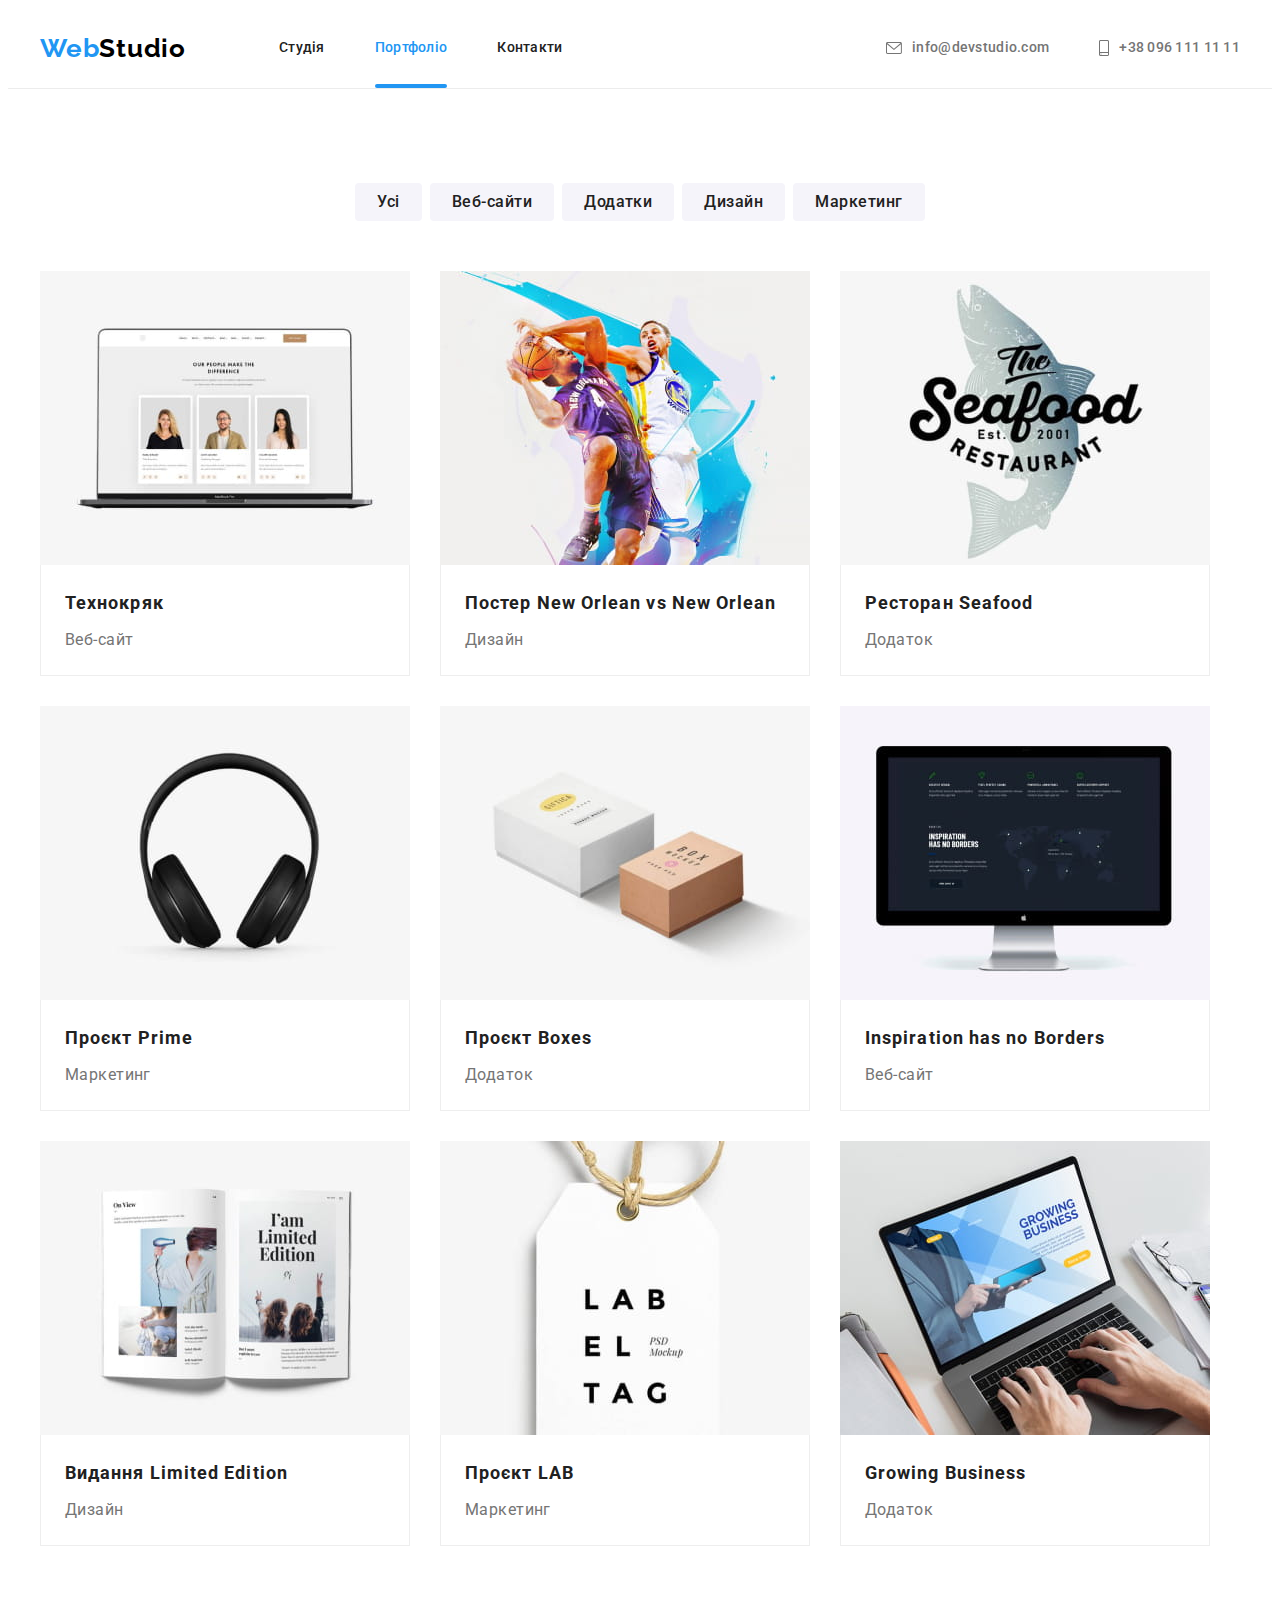
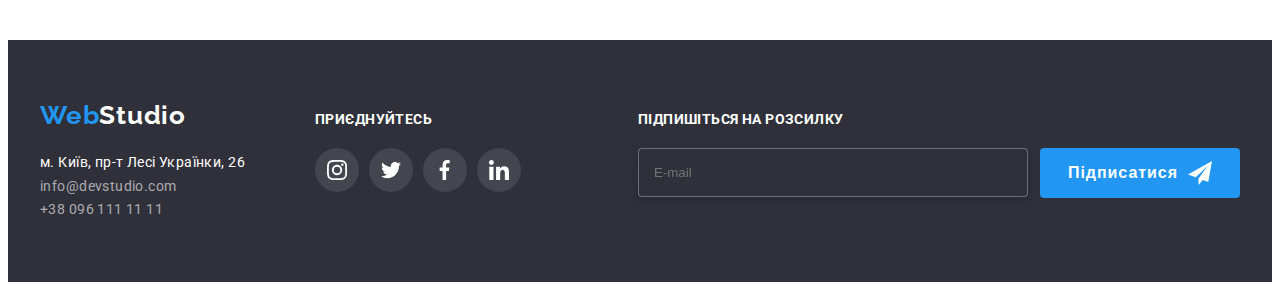
==== portfolio.html @ f38e6833 "добавляет наименования согласно БЭМ" ====
<!DOCTYPE html>
<html lang="en">
  <head>
    <meta charset="UTF-8" />
    <meta http-equiv="X-UA-Compatible" content="IE=edge" />
    <meta name="viewport" content="width=device-width, initial-scale=1.0" />
    <title>Портфоліо</title>
    <link
      rel="stylesheet"
      href="https://cdnjs.cloudflare.com/ajax/libs/modern-normalize/1.1.0/modern-normalize.min.css"
      integrity="sha512-wpPYUAdjBVSE4KJnH1VR1HeZfpl1ub8YT/NKx4PuQ5NmX2tKuGu6U/JRp5y+Y8XG2tV+wKQpNHVUX03MfMFn9Q=="
      crossorigin="anonymous"
      referrerpolicy="no-referrer"
    />
    <link rel="preconnect" href="https://fonts.googleapis.com" />
    <link rel="preconnect" href="https://fonts.gstatic.com" crossorigin />
    <link
      href="https://fonts.googleapis.com/css2?family=Raleway:wght@700&family=Roboto:wght@400;500;700;900&display=swap"
      rel="stylesheet"
    />
    <link rel="stylesheet" href="./css/styles.css" />
  </head>
  <body>
    <header class="header">
      <div class="container header__block">
        <nav class="header__navigation">
          <a href="./index.html" class="logo">Web<span class="logo__text">Studio</span></a>
          <ul class="header__list list">
            <li class="header__item">
              <a href="./index.html" class="header__link">Студія</a>
            </li>
            <li class="header__item">
              <a href="./portfolio.html" class="header__link current">Портфоліо</a>
            </li>
            <li class="header__item">
              <a href="" class="header__link">Контакти</a>
            </li>
          </ul>
        </nav>
        <ul class="contact__list list">
          <li class="contact__item">
            <a href="mailto:info@devstudio.com" class="contact__link">
              <svg class="contact__icon" width="16" height="12">
                <use href="./images/symbol-defs.svg#icon-mail"></use>
              </svg>
              info@devstudio.com</a
            >
          </li>
          <li class="contact__item">
            <a href="tel:+380961111111" class="contact__link">
              <svg class="contact__icon" width="10" height="16">
                <use href="./images/symbol-defs.svg#icon-smartphone"></use>
              </svg>

              +38 096 111 11 11</a
            >
          </li>
        </ul>
      </div>
    </header>
    <main>
      <section class="section portfolio">
        <div class="container">
          <h1 class="visually-hidden">Портфоліо</h1>
          <ul class="portfolio__filter-list">
            <li class="portfolio__filter-item">
              <button type="button" class="portfolio__button button">Усі</button>
            </li>
            <li class="portfolio__filter-item">
              <button type="button" class="portfolio__button button">Веб-сайти</button>
            </li>
            <li class="portfolio__filter-item">
              <button type="button" class="portfolio__button button">Додатки</button>
            </li>
            <li class="portfolio__filter-item">
              <button type="button" class="portfolio__button button">Дизайн</button>
            </li>
            <li class="portfolio__filter-item">
              <button type="button" class="portfolio__button button">Маркетинг</button>
            </li>
          </ul>
          <ul class="product__list">
            <li class="product__item">
              <a href="" class="product__link">
                <div class="product__img-block">
                  <img
                    src="./images/portfolio/tehnocrack.jpg"
                    class="product__image"
                    alt="Веб-сайт компанії Технокряк"
                    width="370"
                  />
                  <div class="product__overlay">
                    <p class="product__overlay-text">
                      Ресурс пропонує комплексні пропозиції з різним рівнем функціоналу та сервісів.
                      Все це дозволить відвідувачу отримати вичерпні відомості про компанію чи
                      приватну особу.
                    </p>
                  </div>
                </div>
                <div class="product__discr">
                  <h2 class="product__title">Технокряк</h2>
                  <p class="product__text">Веб-сайт</p>
                </div>
              </a>
            </li>
            <li class="product__item">
              <a href="" class="product__link">
                <div class="product__img-block">
                  <img
                    src="./images/portfolio/no_vs_gs_poster.jpg"
                    class="product__image"
                    alt="Постер баскетбольного матчу"
                    width="370"
                  />
                  <div class="product__overlay">
                    <p class="product__overlay-text">
                      Ресурс пропонує комплексні пропозиції з різним рівнем функціоналу та сервісів.
                      Все це дозволить відвідувачу отримати вичерпні відомості про компанію чи
                      приватну особу.
                    </p>
                  </div>
                </div>
                <div class="product__discr">
                  <h2 class="product__title">
                    Постер <span lang="en">New Orlean</span> vs <span lang="en">New Orlean</span>
                  </h2>
                  <p class="product__text">Дизайн</p>
                </div>
              </a>
            </li>
            <li class="product__item">
              <a href="" class="product__link">
                <div class="product__img-block">
                  <img
                    src="./images/portfolio/seafood_poster.jpg"
                    class="product__image"
                    alt="Бренд-лого ресторану Seafood"
                    width="370"
                  />
                  <div class="product__overlay">
                    <p class="product__overlay-text">
                      Ресурс пропонує комплексні пропозиції з різним рівнем функціоналу та сервісів.
                      Все це дозволить відвідувачу отримати вичерпні відомості про компанію чи
                      приватну особу.
                    </p>
                  </div>
                </div>
                <div class="product__discr">
                  <h2 class="product__title">Ресторан <span lang="en">Seafood</span></h2>
                  <p class="product__text">Додаток</p>
                </div>
              </a>
            </li>
            <li class="product__item">
              <a href="" class="product__link">
                <div class="product__img-block">
                  <img
                    src="./images/portfolio/headphones.jpg"
                    class="product__image"
                    alt="Навушники"
                    width="370"
                  />
                  <div class="product__overlay">
                    <p class="product__overlay-text">
                      Ресурс пропонує комплексні пропозиції з різним рівнем функціоналу та сервісів.
                      Все це дозволить відвідувачу отримати вичерпні відомості про компанію чи
                      приватну особу.
                    </p>
                  </div>
                </div>
                <div class="product__discr">
                  <h2 class="product__title">Проєкт Prime</h2>
                  <p class="product__text">Маркетинг</p>
                </div>
              </a>
            </li>
            <li class="product__item">
              <a href="" class="product__link">
                <div class="product__img-block">
                  <img
                    src="./images/portfolio/boxes.jpg"
                    class="product__image"
                    alt="Дві коробки"
                    width="370"
                  />
                  <div class="product__overlay">
                    <p class="product__overlay-text">
                      Ресурс пропонує комплексні пропозиції з різним рівнем функціоналу та сервісів.
                      Все це дозволить відвідувачу отримати вичерпні відомості про компанію чи
                      приватну особу.
                    </p>
                  </div>
                </div>
                <div class="product__discr">
                  <h2 class="product__title">Проєкт Boxes</h2>
                  <p class="product__text">Додаток</p>
                </div>
              </a>
            </li>
            <li class="product__item">
              <a href="" class="product__link">
                <div class="product__img-block">
                  <img
                    src="./images/portfolio/inspiration.jpg"
                    class="product__image"
                    alt="Монітор з відображенням сайту "
                    width="370"
                  />
                  <div class="product__overlay">
                    <p class="product__overlay-text">
                      Ресурс пропонує комплексні пропозиції з різним рівнем функціоналу та сервісів.
                      Все це дозволить відвідувачу отримати вичерпні відомості про компанію чи
                      приватну особу.
                    </p>
                  </div>
                </div>
                <div class="product__discr">
                  <h2 class="product__title">Inspiration has no Borders</h2>
                  <p class="product__text">Веб-сайт</p>
                </div>
              </a>
            </li>
            <li class="product__item">
              <a href="" class="product__link">
                <div class="product__img-block">
                  <img
                    src="./images/portfolio/limited_edition.jpg"
                    class="product__image"
                    alt="Розворот журналу"
                    width="370"
                  />
                  <div class="product__overlay">
                    <p class="product__overlay-text">
                      Ресурс пропонує комплексні пропозиції з різним рівнем функціоналу та сервісів.
                      Все це дозволить відвідувачу отримати вичерпні відомості про компанію чи
                      приватну особу.
                    </p>
                  </div>
                </div>
                <div class="product__discr">
                  <h2 class="product__title">Видання Limited Edition</h2>
                  <p class="product__text">Дизайн</p>
                </div>
              </a>
            </li>
            <li class="product__item">
              <a href="" class="product__link">
                <div class="product__img-block">
                  <img
                    src="./images/portfolio/lab_label.jpg"
                    class="product__image"
                    alt="Бірка"
                    width="370"
                  />
                  <div class="product__overlay">
                    <p class="product__overlay-text">
                      Ресурс пропонує комплексні пропозиції з різним рівнем функціоналу та сервісів.
                      Все це дозволить відвідувачу отримати вичерпні відомості про компанію чи
                      приватну особу.
                    </p>
                  </div>
                </div>
                <div class="product__discr">
                  <h2 class="product__title">Проєкт LAB</h2>
                  <p class="product__text">Маркетинг</p>
                </div>
              </a>
            </li>
            <li class="product__item">
              <a href="" class="product__link">
                <div class="product__img-block">
                  <img
                    src="./images/portfolio/geowing_business.jpg"
                    class="product__image"
                    alt="Ноутбук з відображенням свйту Growing Business"
                    width="370"
                  />
                  <div class="product__overlay">
                    <p class="product__overlay-text">
                      Ресурс пропонує комплексні пропозиції з різним рівнем функціоналу та сервісів.
                      Все це дозволить відвідувачу отримати вичерпні відомості про компанію чи
                      приватну особу.
                    </p>
                  </div>
                </div>
                <div class="product__discr">
                  <h2 class="product__title">Growing Business</h2>
                  <p class="product__text">Додаток</p>
                </div>
              </a>
            </li>
          </ul>
        </div>
      </section>
    </main>
    <footer class="footer">
      <div class="container footer-thumb">
        <div class="adress-thumb">
          <a href="./index.html" class="logo">Web<span class="logo__text">Studio</span></a>
          <address class="adress-thumb__adress">
            <ul class="adress-thumb__list list">
              <li class="adress-thumb__item">
                <a
                  href="https://goo.gl/maps/KbacDpf7Sf644kYd8"
                  class="adress-thumb__map"
                  target="_blank"
                  rel="noreferrer noopener"
                  >м. Київ, пр-т Лесі Українки, 26</a
                >
              </li>
              <li class="adress-thumb__item">
                <a href="mailto:info@devstudio.com" class="adress-thumb__mail"
                  >info@devstudio.com</a
                >
              </li>
              <li class="adress-thumb__item">
                <a href="tel:+380961111111" class="adress-thumb__tel">+38 096 111 11 11</a>
              </li>
            </ul>
          </address>
        </div>
        <div class="join-thumb">
          <h2 class="join-thumb__tittle">приєднуйтесь</h2>
          <ul class="join-thumb__list list">
            <li class="join-thumb__item">
              <a href="" class="join-thumb__link">
                <svg class="join-thumb__icon" width="20" height="20">
                  <use href="./images/symbol-defs.svg#icon-instagram"></use>
                </svg>
              </a>
            </li>
            <li class="join-thumb__item">
              <a href="" class="join-thumb__link">
                <svg class="join-thumb__icon" width="20" height="20">
                  <use href="./images/symbol-defs.svg#icon-twitter"></use>
                </svg>
              </a>
            </li>
            <li class="join-thumb__item">
              <a href="" class="join-thumb__link">
                <svg class="join-thumb__icon" width="20" height="20">
                  <use href="./images/symbol-defs.svg#icon-facebook"></use>
                </svg>
              </a>
            </li>
            <li class="join-thumb__item">
              <a href="" class="join-thumb__link">
                <svg class="join-thumb__icon" width="20" height="20">
                  <use href="./images/symbol-defs.svg#icon-linkedin"></use>
                </svg>
              </a>
            </li>
          </ul>
        </div>
        <div class="mail-thumb">
          <h2 class="mail-thumb__tittle">Підпишіться на розсилку</h2>
          <form class="subscribe-form" autocomplete="off">
            <label class="subscribe-form__field">
              <input
                type="email"
                name="email"
                class="subscribe-form__input"
                placeholder="E-mail"
                required
              />
            </label>
            <button type="submit" class="subscribe-form__button">
              Підписатися
              <svg class="subscribe-form__img">
                <use href="./images/icons.svg#icon-send" width="24" height="24"></use>
              </svg>
            </button>
          </form>
        </div>
      </div>
    </footer>
  </body>
</html>
---- css/styles.css ----
:root {
  --primary-text-color: #757575; /* цвет вторичного текста */
  --title-text-color: #212121; /* вторичнй цвет бренда  (и текста) */
  --accent-color: #2196f3; /* основной цвет бренда */
  --black-color: #000000; /* Черный цвет на сайте */
  --bgd-color: #2f303a; /* цвет фона */
  --white-color: #ffffff; /* белый цвет на сайте */
  --transparent-white-color: rgba(255, 255, 255, 0.6); /* цвет текста в футере (с прозрачностью */
  --team-bgd-color: #f5f4fa; /* цвет фона на секциях */
  --border-color-cards: #eeeeee; /* Цвет рамок карточек*/
  --border-color-main: #ececec; /* цвет основных рамок */
  --active-button-background: #188ce8; /* цвет активности главной кнопки */
  --primary-icon-color: #afb1b8; /* Цвет контуров иконок */

  --transition-timing: 250ms;
  --cubic: cubic-bezier(0.4, 0, 0.2, 1);
}

h1,
h2,
h3,
h4,
h5,
h6,
p {
  margin: 0;
}

ul {
  margin: 0;
  padding: 0;
}

img {
  max-width: 100%;
  height: auto;
  display: block;
}

.container {
  width: 1200px;
  margin-left: auto;
  margin-right: auto;
  padding-left: 15px;
  padding-right: 15px;
  /*   outline: 2px solid tomato; */
}

.section {
  padding-top: 94px;
  padding-bottom: 94px;
}

.list {
  list-style-type: none;
}

body {
  background-color: var(--white-color);
  color: var(--primary-text-color);
  font-family: Roboto, sans-serif;
  font-size: 14px;
  letter-spacing: 0.03em;
}
a {
  text-decoration: none;
}

.button {
  font-family: Roboto, sans-serif;
  cursor: pointer;
}
.hero__button {
  background-color: var(--accent-color);
  color: var(--white-color);
  font-weight: 700;
  font-size: 16px;
  line-height: 1.87;
  letter-spacing: 0.06em;

  display: block;
  margin-left: auto;
  margin-right: auto;
  min-width: 216px;
  padding: 10px 32px;
  max-height: 50px;
  border: none;
  border-radius: 4px;
}
.portfolio__button {
  background-color: var(--team-bgd-color);
  color: var(--title-text-color);
  font-weight: 500;
  font-size: 16px;
  line-height: 1.62;
  letter-spacing: 0.03em;

  padding: 6px 22px;
  max-height: 38px;
  border: transparent;
  border-radius: 4px;
}

.visually-hidden {
  position: absolute;
  width: 1px;
  height: 1px;
  margin: -1px;
  border: 0;
  padding: 0;
  white-space: nowrap;
  clip-path: inset(100%);
  clip: rect(0 0 0 0);
  overflow: hidden;
}

.header__link,
.header__link,
.adress-thumb__mail,
.adress-thumb__tel,
.adress-thumb__map,
.contact__link {
  transition: color var(--transition-timing) var(--cubic);
}

.hero__button {
  transition: background-color var(--transition-timing) var(--cubic);
}

.team-social__link,
.join-thumb__link {
  transition: color var(--transition-timing) var(--cubic),
    background-color var(--transition-timing) var(--cubic);
}

.clients__link {
  transition: color var(--transition-timing) var(--cubic),
    border-color var(--transition-timing) var(--cubic);
}

.portfolio__button {
  transition: color var(--transition-timing) var(--cubic),
    background-color var(--transition-timing) var(--cubic),
    box-shadow var(--transition-timing) var(--cubic);
}

.product__link {
  transition: box-shadow var(--transition-timing) var(--cubic);
}

/* ----------------------HEADER----------------------- */

.header {
  border-bottom: 1px solid #ececec;
}
.header__block {
  display: flex;
}
.header__navigation {
  display: flex;
  align-items: center;
}

.logo {
  display: block;
  font-family: Raleway, normal;
  color: var(--accent-color);
  text-decoration: none;
  font-weight: 700;
  font-size: 26px;
  line-height: 1.19;
  letter-spacing: 0.03em;
}

.logo__text {
  color: var(--black-color);
}
.header__list {
  display: flex;
  align-items: center;
  margin-left: 93px;
}

.header__item:not(:last-child) {
  margin-right: 50px;
}

.header__link {
  color: var(--title-text-color);
  text-decoration: none;
  font-weight: 500;
  font-size: 14px;
  line-height: 1.14;
  letter-spacing: 0.02em;
  padding-top: 32px;
  padding-bottom: 32px;
  display: block;
  position: relative;
}
.current {
  color: var(--accent-color);
}

.current::after {
  position: absolute;
  content: '';
  display: block;

  left: 0;
  bottom: 0px;

  width: 100%;
  height: 4px;
  border-radius: 2px;
  background-color: var(--accent-color);
}

.contact__list {
  display: flex;
  align-items: center;
  margin-left: auto;
}

.contact__link {
  text-decoration: none;
  color: var(--primary-text-color);
  font-weight: 500;
  font-size: 14px;
  line-height: 1.14;
  letter-spacing: 0.02em;
  padding-top: 32px;
  padding-bottom: 32px;
  display: flex;
  align-items: center;
}

.contact__icon {
  margin-right: 10px;
  fill: currentColor;
}

.contact__item:not(:last-child) {
  margin-right: 50px;
}

.header__link:hover,
.header__link:focus,
.contact__link:hover,
.contact__link:focus {
  color: var(--accent-color);
}

.contact__icon:hover,
.contact__icon:focus {
  fill: var(--accent-color);
}

/* --------------------HERO------------------------ */
.hero {
  background-color: var(--bgd-color);
  text-align: center;
  padding: 200px 0px;

  max-width: 1600px;
  height: 600px;

  background-image: linear-gradient(rgba(47, 48, 58, 0.4), rgba(47, 48, 58, 0.4)),
    url(../images/hero-bg.jpg);
  background-repeat: no-repeat;
  background-position: center;
  background-size: cover;

  margin: 0 auto;
}

.hero__title {
  font-weight: 900;
  font-size: 44px;
  line-height: 60px;
  letter-spacing: 0.06em;
  color: var(--white-color);
  text-transform: uppercase;
  max-width: 696px;
  margin: 0 auto;
  margin-bottom: 30px;
}

.hero__button:hover,
.hero__button:focus {
  background-color: var(--active-button-background);
}

/* ---------------------FEATURES----------------------- */

.feature__list {
  display: flex;
  flex-wrap: wrap;
}

.feature__item {
  flex-basis: calc(100% / 4 - 30px);
  min-width: 270px;
}
.feature__item:not(:last-child) {
  margin-right: 30px;
}

.feature__image {
  display: flex;
  align-items: center;
  justify-content: center;
  width: 270px;
  height: 120px;
  margin-bottom: 30px;
  background-color: var(--team-bgd-color);
}

.feature__title {
  color: var(--title-text-color);
  font-weight: 700;
  font-size: 14px;
  line-height: 1.14;
  text-transform: uppercase;
  margin-bottom: 10px;
}

.feature__text {
  line-height: 1.71;
}

/* ----------------------OUR WORK---------------------------- */
.work {
  padding-bottom: 94px;
  padding-top: 0px;
}

.work__title {
  color: var(--title-text-color);
  font-weight: 700;
  font-size: 36px;
  line-height: 1.16;
  letter-spacing: 0.03em;
  text-align: center;
  margin-bottom: 50px;
}

.work__list {
  display: flex;
  flex-wrap: wrap;
}

.work__list > .work__item {
  flex-basis: calc(100% / 3 -30px);
}

.work__list > .work__item:not(:last-child) {
  margin-right: 30px;
}

.work__img {
  position: relative;
}

.work__inform {
  position: absolute;
  display: flex;
  align-items: center;
  justify-content: center;

  bottom: 0;
  left: 0;
  height: 70px;
  width: 100%;

  background-color: rgba(47, 48, 58, 0.8);
  color: var(--white-color);
  font-weight: 700;
  font-size: 14px;
  line-height: 1.14;
  letter-spacing: 0.03em;
  text-transform: uppercase;
}

/* -----------------------------OUR TEAM---------------------------------- */

.team {
  background-color: var(--team-bgd-color);
  padding: 90px 0px;
}

.team__title {
  color: var(--title-text-color);
  font-weight: 700;
  font-size: 36px;
  line-height: 1.16;
  margin-bottom: 50px;
  text-align: center;
}

.team__list {
  display: flex;
  flex-wrap: wrap;
}
.card {
  background: var(--white-color);
  box-shadow: 0px 1px 3px rgba(0, 0, 0, 0.12), 0px 1px 1px rgba(0, 0, 0, 0.14),
    0px 2px 1px rgba(0, 0, 0, 0.2);
  border-radius: 0px 0px 4px 4px;
}

.team__list > .team__item {
  flex-basis: calc(100% / 4-30px);
}

.team__list > .team__item:not(:last-child) {
  margin-right: 30px;
}

.team__discr {
  padding-top: 30px;
  padding-bottom: 30px;
}
.team__name {
  color: var(--title-text-color);
  font-weight: 500;
  font-size: 16px;
  line-height: 1.18;
  text-align: center;
}

.team__position {
  font-size: 16px;
  line-height: 1.18;
  margin-top: 10px;
  text-align: center;
}

.team-social {
  display: flex;
  justify-content: center;
  margin-top: 16px;
  gap: 10px;
}
.team-social__link {
  display: flex;
  align-items: center;
  justify-content: center;
  background-color: var(--white-color);
  color: var(--primary-icon-color);
  border-radius: 50%;
  width: 44px;
  height: 44px;
}

.team-social__icon {
  fill: currentColor;
}

.team-social__link:hover,
.team-social__link:focus {
  background-color: var(--accent-color);
  color: var(--white-color);
}

/* ----------------------------------OUR CLIENTS------------------------ */
.clients {
}

.clients__title {
  color: var(--title-text-color);
  font-weight: 700;
  font-size: 36px;
  line-height: 1.16;
  margin-bottom: 50px;
  text-align: center;
}

.clients__list {
  display: flex;
  justify-content: center;
  align-items: center;
  gap: 30px;
}

.clients__link {
  display: flex;
  width: 170px;
  height: 92px;
  justify-content: center;
  align-items: center;
  background: #ffffff;
  color: var(--primary-icon-color);
  border: 1px solid var(--primary-icon-color);
  border-radius: 4px;
}

.clients__icon {
  fill: currentColor;
}

.clients__link:hover,
.clients__link:focus {
  color: var(--accent-color);
  border-color: var(--accent-color);
}

/* ----------------------------------FOOTER----------------------------- */

.footer {
  background-color: var(--bgd-color);
  padding-top: 60px;
  padding-bottom: 60px;
}

.footer-thumb {
  display: flex;
  align-items: baseline;
}

.footer .logo {
  margin-bottom: 20px;
}

.adress-thumb .logo__text {
  color: var(--white-color);
}

.adress-thumb__list > .item {
  display: block;
  margin-bottom: 9px;
  margin-top: 0px;
  max-height: 21px;
  /*  outline: 4px solid blueviolet; */
}
.adress-thumb__list > .adress-thumb__item:last-child {
  margin-bottom: 0px;
}

.adress-thumb__map {
  font-style: normal;
  color: var(--white-color);
  text-decoration: none;
  line-height: 1.71;
}

.adress-thumb__mail,
.adress-thumb__tel {
  font-style: normal;
  color: var(--transparent-white-color);
  text-decoration: none;
  line-height: 1.71;
}

.adress-thumb__map:hover,
.adress-thumb__map:focus,
.adress-thumb__mail:hover,
.adress-thumb__mail:focus,
.adress-thumb__tel:hover,
.adress-thumb__tel:focus {
  color: var(--accent-color);
}

.join-thumb {
  align-items: baseline;
  margin-left: 70px;
}

.join-thumb__tittle,
.mail-thumb__tittle {
  color: var(--white-color);
  font-weight: 700;
  font-size: 14px;
  line-height: 1.14;
  letter-spacing: 0.03em;
  text-transform: uppercase;
}

.join-thumb__list {
  display: flex;
  justify-content: center;
  margin-top: 20px;
  gap: 10px;
}
.join-thumb__link {
  display: flex;
  align-items: center;
  justify-content: center;
  background: rgba(255, 255, 255, 0.1);
  color: var(--white-color);

  border-radius: 50%;
  width: 44px;
  height: 44px;
}
.join-thumb__icon {
  fill: currentColor;
}

.join-thumb__link:hover,
.join-thumb__link:focus {
  background: var(--accent-color);
}

.mail-thumb {
  margin-left: auto;
}
.subscribe-form {
  display: flex;
  margin-top: 20px;
}

.subscribe-form__input {
  width: 358px;
  padding: 16px 15px;

  background-color: var(--bgd-color);
  border: 1px solid rgba(255, 255, 255, 0.3);
  filter: drop-shadow(0px 4px 4px rgba(0, 0, 0, 0.15));
  border-radius: 4px;

  color: var(--white-color);
}

.subscribe-form__button {
  margin-left: 12px;
  padding: 13px 28px;
  background-color: var(--accent-color);
  color: var(--white-color);
  font-weight: 700;
  font-size: 16px;
  line-height: 1.87;
  letter-spacing: 0.06em;

  display: flex;
  max-height: 50px;
  border: none;
  border-radius: 4px;
  align-items: center;
  cursor: pointer;
  transition: background-color var(--transition-timing) var(--cubic);
}

.subscribe-form__button:hover,
.subscribe-form__button:focus {
  background-color: var(--active-button-background);
}

.subscribe-form__img {
  display: block;
  width: 24px;
  height: 24px;
  margin-left: 10px;
  fill: var(--white-color);
}

/* ------------------------------------------------------------------------- */
/* ---------------------------------PORTFOLIO------------------------------- */
/* ------------------------------------------------------------------------- */

.portfolio {
  margin-right: auto;
  margin-left: auto;
}

.portfolio__filter-list {
  display: flex;
  margin-bottom: 50px;
  justify-content: center;
}

.portfolio__filter-item {
  display: block;
  margin-right: 8px;
}

.portfolio__filter-item:last-child {
  margin-right: 0;
}

.portfolio__button:hover,
.portfolio__button:focus {
  background-color: var(--accent-color);
  color: var(--white-color);

  box-shadow: 0px 3px 1px rgba(0, 0, 0, 0.1), 0px 1px 2px rgba(0, 0, 0, 0.08),
    0px 2px 2px rgba(0, 0, 0, 0.12);
}

.product__list {
  display: flex;
  flex-wrap: wrap;
}

.product__item {
  display: inline-block;
  flex-basis: calc(100% / 3-30px);
  max-width: 370px;
  margin-right: 30px;
  margin-bottom: 30px;
}
.product__item:nth-child(3n) {
  margin-right: 0;
}
.product__item:nth-last-child(-n + 3) {
  margin-bottom: 0;
}

.product__discr {
  padding: 20px 24px;
  border-bottom: 1px solid var(--border-color-cards);
  border-right: 1px solid var(--border-color-cards);
  border-left: 1px solid var(--border-color-cards);
}

.product__title {
  color: var(--title-text-color);
  font-weight: 700;
  font-size: 18px;
  line-height: 2;
  letter-spacing: 0.06em;
  margin-bottom: 4px;
}

.product__text {
  color: var(--primary-text-color);
  font-size: 16px;
  line-height: 1.87;
}

.product__link {
  display: block;
}

.product__img-block {
  position: relative;
  overflow: hidden;
}

.product__overlay {
  position: absolute;
  display: flex;
  top: 0;
  left: 0;
  padding: 63px 24px;
  align-items: center;

  background-color: rgba(33, 150, 243, 0.9);
  width: 100%;
  height: 100%;

  transform: translateY(101%);
  transition: transform var(--transition-timing) var(--cubic);
}

.product__overlay-text {
  font-size: 18px;
  line-height: 1.55;
  color: var(--white-color);
}

.product__link:hover,
.product__link:focus {
  box-shadow: 0px 1px 1px rgba(0, 0, 0, 0.12), 0px 4px 4px rgba(0, 0, 0, 0.06),
    1px 4px 6px rgba(0, 0, 0, 0.16);
}

.product__link:hover .product__overlay {
  transform: translateY(0);
}

/* ------------------------modal-------------------------- */

.backdrop {
  position: fixed;
  top: 0;
  left: 0;
  width: 100%;
  height: 100%;
  background-color: rgba(0, 0, 0, 0.2);
  visibility: visible;
  opacity: 1;
  transition: opacity var(--transition-timing) var(--cubic),
    visibility var(--transition-timing) var(--cubic);
}

.backdrop.is-hidden {
  opacity: 0;
  pointer-events: none;
  visibility: hidden;
}
.modal {
  width: 528px;
  height: 581px;
  background-color: var(--white-color);
  position: absolute;
  top: 50%;
  left: 50%;
  padding: 40px;
  transform: translate(-50%, -50%) scale(1);
  transition: transform var(--transition-timing) var(--cubic);
}
.backdrop.is-hidden .modal {
  transform: translate(-50%, -50%) scale(1.1);
}
.modal__button {
  width: 30px;
  height: 30px;
  border-radius: 50%;
  background-color: var(--white-color);
  border: 1px solid rgba(0, 0, 0, 0.1);
  position: absolute;
  right: 8px;
  top: 8px;
  cursor: pointer;
}

.modal__button {
  display: flex;
  align-items: center;
  justify-content: center;
  transition: fill var(--transition-timing) var(--cubic);
}
.modal__button:hover {
  fill: var(--accent-color);
}

.modal-form {
  display: flex;
  flex-direction: column;
}

.modal-form__tittle {
  text-align: center;
  margin-bottom: 12px;

  font-weight: 700;
  font-size: 20px;
  line-height: 1.15;
  color: var(--title-text-color);
}
.modal-form__field {
  position: relative;
  display: flex;
  margin-bottom: 10px;
  flex-direction: column;

  font-weight: 400;
  font-size: 12px;
  line-height: 1.16;
  letter-spacing: 0.01em;
}

.modal-form__input {
  width: 100%;
  margin-top: 4px;
  padding-left: 42px;
  padding-top: 11px;
  padding-bottom: 11px;

  border: 1px solid rgba(33, 33, 33, 0.2);
  border-radius: 4px;
  outline: none;
  transition: border-color var(--transition-timing) var(--cubic);
}

.modal-form__area {
  margin-top: 4px;
  padding: 12px 16px;
  outline: none;
  resize: none;
  height: 120px;

  border: 1px solid rgba(33, 33, 33, 0.2);
  border-radius: 4px;
  transition: border-color var(--transition-timing) var(--cubic);
}

.modal-form__icon {
  position: absolute;
  top: 50%;
  left: 12px;
  fill: var(--title-text-color);
  transition: fill var(--transition-timing) var(--cubic);
}

.modal-form__field:focus-within > .modal-form__input,
.modal-form__field:hover > .modal-form__input {
  border-color: var(--accent-color);
}
.modal-form__input:focus-within + .modal-form__icon,
.modal-form__input:hover + .modal-form__icon {
  fill: var(--accent-color);
}

.modal-form__area:focus-within,
.modal-form__area:hover {
  border-color: var(--accent-color);
}

.modal-form__check {
  display: flex;
  align-items: center;
  margin-bottom: 20px;
  transition: transform var(--transition-timing) var(--cubic);
}

.modal-form__checkbox {
  position: absolute;
  width: 1px;
  height: 1px;
  margin: -1px;
  border: 0;
  padding: 0;
  white-space: nowrap;
  clip-path: inset(100%);
  clip: rect(0 0 0 0);
  overflow: hidden;
}

.modal-form__checkbox-icon {
  display: inline-block;
  width: 15px;
  height: 15px;
  margin-right: 8.35px;

  border: 2px solid var(--title-text-color);
  border-radius: 2px;
}

.modal-form__checkbox:checked + .modal-form__checkbox-icon {
  border-color: transparent;
  background-color: var(--accent-color);
  background-image: url(../images/full_checked.svg);
  background-size: contain;
  background-origin: border-box;
}

.modal-form__policy {
  line-height: 1.71;
  text-decoration-line: underline;
  color: var(--accent-color);
}

.modal-form__button {
  display: block;
  margin-left: auto;
  margin-right: auto;
  padding: 10px 52px;

  background-color: var(--accent-color);
  color: var(--white-color);
  font-weight: 700;
  font-size: 16px;
  line-height: 1.87;
  letter-spacing: 0.06em;
  border: none;
  border-radius: 4px;
  margin-top: 30px;
  box-shadow: 0px 4px 4px rgba(0, 0, 0, 0.15);
  transition: background-color var(--transition-timing) var(--cubic);
}

.modal-form__button:hover,
.modal-form__button:focus {
  background-color: var(--active-button-background);
}
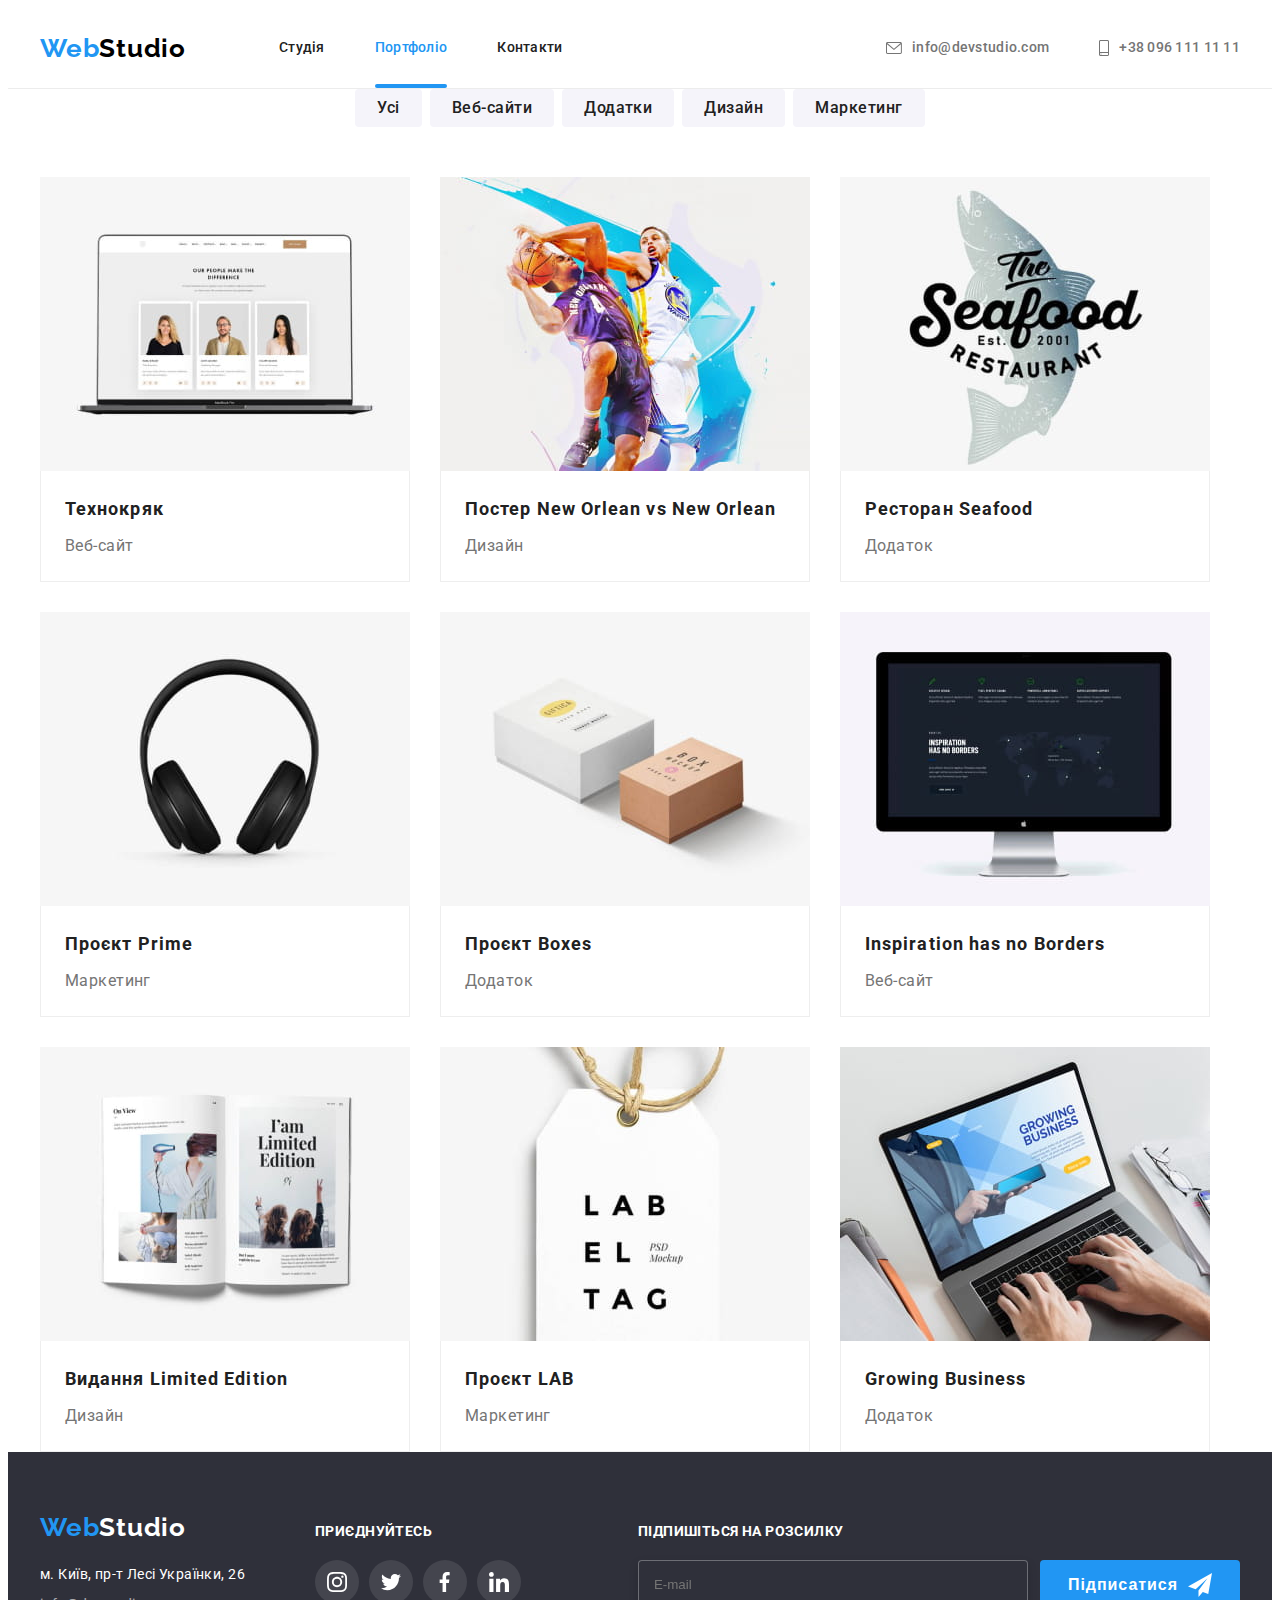
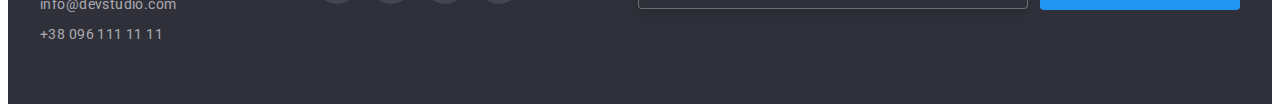
==== commit 82acde1f: "Добавляет плейсхолдеры" ====
--- a/portfolio.html
+++ b/portfolio.html
@@ -18,13 +18,13 @@
       href="https://fonts.googleapis.com/css2?family=Raleway:wght@700&family=Roboto:wght@400;500;700;900&display=swap"
       rel="stylesheet"
     />
-    <link rel="stylesheet" href="./css/styles.css" />
+    <link rel="stylesheet" href="./css/main.min.css" />
   </head>
   <body>
     <header class="header">
       <div class="container header__block">
         <nav class="header__navigation">
-          <a href="./index.html" class="logo">Web<span class="logo__text">Studio</span></a>
+          <a href="./index.html" class="logo">Web<span class="logo__text--black">Studio</span></a>
           <ul class="header__list list">
             <li class="header__item">
               <a href="./index.html" class="header__link">Студія</a>
@@ -296,7 +296,7 @@
     <footer class="footer">
       <div class="container footer-thumb">
         <div class="adress-thumb">
-          <a href="./index.html" class="logo">Web<span class="logo__text">Studio</span></a>
+          <a href="./index.html" class="logo">Web<span class="logo__text--white">Studio</span></a>
           <address class="adress-thumb__adress">
             <ul class="adress-thumb__list list">
               <li class="adress-thumb__item">
--- a/css/main.min.css
+++ b/css/main.min.css
@@ -0,0 +1 @@
+:root{--primary-text-color: #757575;--title-text-color: #212121;--accent-color: #2196f3;--black-color: #000000;--bgd-color: #2f303a;--white-color: #ffffff;--transparent-white-color: rgba(255, 255, 255, 0.6);--team-bgd-color: #f5f4fa;--border-color-cards: #eeeeee;--border-color-main: #ececec;--active-button-background: #188ce8;--primary-icon-color: #afb1b8;--transition-timing: 250ms;--cubic: cubic-bezier(0.4, 0, 0.2, 1)}h1,h2,h3,h4,h5,h6,p{margin:0}ul{margin:0;padding:0}img{max-width:100%;height:auto;display:block}a{text-decoration:none}.visually-hidden{position:absolute;width:1px;height:1px;margin:-1px;border:0;padding:0;white-space:nowrap;-webkit-clip-path:inset(100%);clip-path:inset(100%);clip:rect(0 0 0 0);overflow:hidden}.list{list-style-type:none}body{background-color:var(--white-color);color:var(--primary-text-color);font-family:Roboto,sans-serif;font-size:14px;letter-spacing:.03em}.modal-form__check,.product__overlay,.join-thumb__link,.clients__link,.clients__list,.team-social__link,.work__inform,.feature__image,.contact__link,.contact__list,.header__list,.header__navigation,.modal__button,.subscribe-form__button{display:-webkit-box;display:-ms-flexbox;display:flex;-webkit-box-align:center;-ms-flex-align:center;align-items:center}.clients,.team,.feature{padding-top:94px;padding-bottom:94px}.button{font-family:Roboto,sans-serif;cursor:pointer}.hero__button{background-color:var(--accent-color);color:var(--white-color);font-weight:700;font-size:16px;line-height:1.87;letter-spacing:.06em;display:block;margin-left:auto;margin-right:auto;min-width:216px;padding:10px 32px;max-height:50px;border:none;border-radius:4px;-webkit-transition:background-color var(--transition-timing) var(--cubic);transition:background-color var(--transition-timing) var(--cubic)}.hero__button:hover,.hero__button:focus{background-color:var(--active-button-background)}.portfolio__button{background-color:var(--team-bgd-color);color:var(--title-text-color);font-weight:500;font-size:16px;line-height:1.62;letter-spacing:.03em;padding:6px 22px;max-height:38px;border:rgba(0,0,0,0);border-radius:4px;-webkit-transition:color var(--transition-timing) var(--cubic),background-color var(--transition-timing) var(--cubic),-webkit-box-shadow var(--transition-timing) var(--cubic);transition:color var(--transition-timing) var(--cubic),background-color var(--transition-timing) var(--cubic),-webkit-box-shadow var(--transition-timing) var(--cubic);transition:color var(--transition-timing) var(--cubic),background-color var(--transition-timing) var(--cubic),box-shadow var(--transition-timing) var(--cubic);transition:color var(--transition-timing) var(--cubic),background-color var(--transition-timing) var(--cubic),box-shadow var(--transition-timing) var(--cubic),-webkit-box-shadow var(--transition-timing) var(--cubic)}.portfolio__button:hover,.portfolio__button:focus{background-color:var(--accent-color);color:var(--white-color);-webkit-box-shadow:0px 3px 1px rgba(0,0,0,.1),0px 1px 2px rgba(0,0,0,.08),0px 2px 2px rgba(0,0,0,.12);box-shadow:0px 3px 1px rgba(0,0,0,.1),0px 1px 2px rgba(0,0,0,.08),0px 2px 2px rgba(0,0,0,.12)}.subscribe-form__button{margin-left:12px;padding:13px 28px;background-color:var(--accent-color);color:var(--white-color);font-weight:700;font-size:16px;line-height:1.87;letter-spacing:.06em;max-height:50px;border:none;border-radius:4px;cursor:pointer;-webkit-transition:background-color var(--transition-timing) var(--cubic);transition:background-color var(--transition-timing) var(--cubic)}.subscribe-form__button:hover,.subscribe-form__button:focus{background-color:var(--active-button-background)}.modal__button{-webkit-box-pack:center;-ms-flex-pack:center;justify-content:center;cursor:pointer;width:30px;height:30px;border-radius:50%;background-color:var(--white-color);border:1px solid rgba(0,0,0,.1);position:absolute;right:8px;top:8px;-webkit-transition:fill var(--transition-timing) var(--cubic);transition:fill var(--transition-timing) var(--cubic)}.modal__button:hover{fill:var(--accent-color)}.modal-form__button{display:block;margin-left:auto;margin-right:auto;padding:10px 52px;background-color:var(--accent-color);color:var(--white-color);font-weight:700;font-size:16px;line-height:1.87;letter-spacing:.06em;border:none;border-radius:4px;margin-top:30px;-webkit-box-shadow:0px 4px 4px rgba(0,0,0,.15);box-shadow:0px 4px 4px rgba(0,0,0,.15);-webkit-transition:background-color var(--transition-timing) var(--cubic);transition:background-color var(--transition-timing) var(--cubic)}.modal-form__button:hover,.modal-form__button:focus{background-color:var(--active-button-background)}.container{width:1200px;margin-left:auto;margin-right:auto;padding-left:15px;padding-right:15px}.header{border-bottom:1px solid #ececec}.header__block{display:-webkit-box;display:-ms-flexbox;display:flex}.logo{display:block;font-family:Raleway,normal;color:var(--accent-color);text-decoration:none;font-weight:700;font-size:26px;line-height:1.19;letter-spacing:.03em}.logo__text--black{color:var(--black-color)}.header__list{margin-left:93px}.header__item:not(:last-child){margin-right:50px}.header__link{color:var(--title-text-color);text-decoration:none;font-weight:500;font-size:14px;line-height:1.14;letter-spacing:.02em;padding-top:32px;padding-bottom:32px;display:block;position:relative;-webkit-transition:color var(--transition-timing) var(--cubic);transition:color var(--transition-timing) var(--cubic)}.header__link:hover,.header__link:focus{color:var(--accent-color)}.current{color:var(--accent-color)}.current::after{content:"";position:absolute;display:block;left:0;bottom:0px;width:100%;height:4px;border-radius:2px;background-color:var(--accent-color)}.contact__list{margin-left:auto}.contact__link{text-decoration:none;color:var(--primary-text-color);font-weight:500;font-size:14px;line-height:1.14;letter-spacing:.02em;padding-top:32px;padding-bottom:32px;-webkit-transition:color var(--transition-timing) var(--cubic);transition:color var(--transition-timing) var(--cubic)}.contact__link:hover,.contact__link:focus{color:var(--accent-color)}.contact__icon{margin-right:10px;fill:currentColor}.contact__icon:hover,.contact__icon:focus{fill:var(--accent-color)}.contact__item:not(:last-child){margin-right:50px}.hero{background-color:var(--bgd-color);text-align:center;padding:200px 0px;max-width:1600px;height:600px;background-image:-webkit-gradient(linear, left top, left bottom, from(rgba(47, 48, 58, 0.4)), to(rgba(47, 48, 58, 0.4))),url(../images/hero-bg.jpg);background-image:linear-gradient(rgba(47, 48, 58, 0.4), rgba(47, 48, 58, 0.4)),url(../images/hero-bg.jpg);background-repeat:no-repeat;background-position:center;background-size:cover;margin:0 auto}.hero__title{font-weight:900;font-size:44px;line-height:60px;letter-spacing:.06em;color:var(--white-color);text-transform:uppercase;max-width:696px;margin:0 auto;margin-bottom:30px}.feature__list{display:-webkit-box;display:-ms-flexbox;display:flex;-ms-flex-wrap:wrap;flex-wrap:wrap}.feature__item{-ms-flex-preferred-size:calc(25% - 30px);flex-basis:calc(25% - 30px);min-width:270px}.feature__item:not(:last-child){margin-right:30px}.feature__image{-webkit-box-pack:center;-ms-flex-pack:center;justify-content:center;width:270px;height:120px;margin-bottom:30px;background-color:var(--team-bgd-color)}.feature__title{color:var(--title-text-color);font-weight:700;font-size:14px;line-height:1.14;text-transform:uppercase;margin-bottom:10px}.feature__text{line-height:1.71}.work{padding-bottom:94px;padding-top:0px}.work__title{color:var(--title-text-color);font-weight:700;font-size:36px;line-height:1.16;letter-spacing:.03em;text-align:center;margin-bottom:50px}.work__list{display:-webkit-box;display:-ms-flexbox;display:flex;-ms-flex-wrap:wrap;flex-wrap:wrap}.work__list>.work__item{-ms-flex-preferred-size:calc(33.3333333333% - 30px);flex-basis:calc(33.3333333333% - 30px)}.work__list>.work__item:not(:last-child){margin-right:30px}.work__img{position:relative}.work__inform{position:absolute;-webkit-box-pack:center;-ms-flex-pack:center;justify-content:center;bottom:0;left:0;height:70px;width:100%;background-color:rgba(47,48,58,.8);color:var(--white-color);font-weight:700;font-size:14px;line-height:1.14;letter-spacing:.03em;text-transform:uppercase}.team{background-color:var(--team-bgd-color);padding:90px 0px}.team__title{color:var(--title-text-color);font-weight:700;font-size:36px;line-height:1.16;margin-bottom:50px;text-align:center}.team__list{display:-webkit-box;display:-ms-flexbox;display:flex;-ms-flex-wrap:wrap;flex-wrap:wrap}.card{background:var(--white-color);-webkit-box-shadow:0px 1px 3px rgba(0,0,0,.12),0px 1px 1px rgba(0,0,0,.14),0px 2px 1px rgba(0,0,0,.2);box-shadow:0px 1px 3px rgba(0,0,0,.12),0px 1px 1px rgba(0,0,0,.14),0px 2px 1px rgba(0,0,0,.2);border-radius:0px 0px 4px 4px}.team__list>.team__item{-ms-flex-preferred-size:calc(25% - 30px);flex-basis:calc(25% - 30px)}.team__list>.team__item:not(:last-child){margin-right:30px}.team__discr{padding-top:30px;padding-bottom:30px}.team__name{color:var(--title-text-color);font-weight:500;font-size:16px;line-height:1.18;text-align:center}.team__position{font-size:16px;line-height:1.18;margin-top:10px;text-align:center}.team-social{display:-webkit-box;display:-ms-flexbox;display:flex;-webkit-box-pack:center;-ms-flex-pack:center;justify-content:center;margin-top:16px;gap:10px}.team-social__link{-webkit-box-pack:center;-ms-flex-pack:center;justify-content:center;background-color:var(--white-color);color:var(--primary-icon-color);border-radius:50%;width:44px;height:44px;-webkit-transition:color var(--transition-timing) var(--cubic),background-color var(--transition-timing) var(--cubic);transition:color var(--transition-timing) var(--cubic),background-color var(--transition-timing) var(--cubic)}.team-social__link:hover,.team-social__link:focus{background-color:var(--accent-color);color:var(--white-color)}.team-social__icon{fill:currentColor}.clients__title{color:var(--title-text-color);font-weight:700;font-size:36px;line-height:1.16;margin-bottom:50px;text-align:center}.clients__list{-webkit-box-align:center;-ms-flex-align:center;align-items:center;gap:30px}.clients__link{width:170px;height:92px;-webkit-box-pack:center;-ms-flex-pack:center;justify-content:center;background:#fff;color:var(--primary-icon-color);border:1px solid var(--primary-icon-color);border-radius:4px;-webkit-transition:color var(--transition-timing) var(--cubic),border-color var(--transition-timing) var(--cubic);transition:color var(--transition-timing) var(--cubic),border-color var(--transition-timing) var(--cubic)}.clients__link:hover,.clients__link:focus{color:var(--accent-color);border-color:var(--accent-color)}.clients__icon{fill:currentColor}.footer{background-color:var(--bgd-color);padding-top:60px;padding-bottom:60px}.footer-thumb{display:-webkit-box;display:-ms-flexbox;display:flex;-webkit-box-align:baseline;-ms-flex-align:baseline;align-items:baseline}.footer .logo{margin-bottom:20px}.adress-thumb .logo__text--white{color:var(--white-color)}.adress-thumb__list>.adress-thumb__item{display:block;margin-bottom:9px;margin-top:0px;max-height:21px}.adress-thumb__list>.adress-thumb__item:last-child{margin-bottom:0px}.adress-thumb__map{font-style:normal;color:var(--white-color);text-decoration:none;line-height:1.71;-webkit-transition:color var(--transition-timing) var(--cubic);transition:color var(--transition-timing) var(--cubic)}.adress-thumb__map:hover,.adress-thumb__map:focus{color:var(--accent-color)}.adress-thumb__mail,.adress-thumb__tel{font-style:normal;color:var(--transparent-white-color);text-decoration:none;line-height:1.71;-webkit-transition:color var(--transition-timing) var(--cubic);transition:color var(--transition-timing) var(--cubic)}.adress-thumb__mail:hover,.adress-thumb__mail:focus,.adress-thumb__tel:hover,.adress-thumb__tel:focus{color:var(--accent-color)}.join-thumb{-webkit-box-align:baseline;-ms-flex-align:baseline;align-items:baseline;margin-left:70px}.join-thumb__tittle,.mail-thumb__tittle{color:var(--white-color);font-weight:700;font-size:14px;line-height:1.14;letter-spacing:.03em;text-transform:uppercase}.join-thumb__list{display:-webkit-box;display:-ms-flexbox;display:flex;-webkit-box-pack:center;-ms-flex-pack:center;justify-content:center;margin-top:20px;gap:10px}.join-thumb__link{-webkit-box-pack:center;-ms-flex-pack:center;justify-content:center;background:rgba(255,255,255,.1);color:var(--white-color);border-radius:50%;width:44px;height:44px;-webkit-transition:color var(--transition-timing) var(--cubic),background-color var(--transition-timing) var(--cubic);transition:color var(--transition-timing) var(--cubic),background-color var(--transition-timing) var(--cubic)}.join-thumb__link:hover,.join-thumb__link:focus{background:var(--accent-color)}.join-thumb__icon{fill:currentColor}.mail-thumb{margin-left:auto}.subscribe-form{display:-webkit-box;display:-ms-flexbox;display:flex;margin-top:20px}.subscribe-form__input{width:358px;padding:16px 15px;background-color:var(--bgd-color);border:1px solid rgba(255,255,255,.3);-webkit-filter:drop-shadow(0px 4px 4px rgba(0, 0, 0, 0.15));filter:drop-shadow(0px 4px 4px rgba(0, 0, 0, 0.15));border-radius:4px;color:var(--white-color)}.subscribe-form__img{display:block;width:24px;height:24px;margin-left:10px;fill:var(--white-color)}.portfolio{margin-right:auto;margin-left:auto}.portfolio__filter-list{display:-webkit-box;display:-ms-flexbox;display:flex;margin-bottom:50px;-webkit-box-pack:center;-ms-flex-pack:center;justify-content:center}.portfolio__filter-item{display:block;margin-right:8px}.portfolio__filter-item:last-child{margin-right:0}.product__list{display:-webkit-box;display:-ms-flexbox;display:flex;-ms-flex-wrap:wrap;flex-wrap:wrap}.product__item{display:inline-block;gap:30px;max-width:370px;margin-right:30px;margin-bottom:30px}.product__item:nth-child(3n){margin-right:0}.product__item:nth-last-child(-n+3){margin-bottom:0}.product__discr{padding:20px 24px;border-bottom:1px solid var(--border-color-cards);border-right:1px solid var(--border-color-cards);border-left:1px solid var(--border-color-cards)}.product__title{color:var(--title-text-color);font-weight:700;font-size:18px;line-height:2;letter-spacing:.06em;margin-bottom:4px}.product__text{color:var(--primary-text-color);font-size:16px;line-height:1.87}.product__link{display:block}.product__img-block{position:relative;overflow:hidden}.product__overlay{position:absolute;top:0;left:0;padding:63px 24px;background-color:rgba(33,150,243,.9);width:100%;height:100%;-webkit-transform:translateY(101%);transform:translateY(101%);-webkit-transition:-webkit-transform var(--transition-timing) var(--cubic);transition:-webkit-transform var(--transition-timing) var(--cubic);transition:transform var(--transition-timing) var(--cubic);transition:transform var(--transition-timing) var(--cubic), -webkit-transform var(--transition-timing) var(--cubic)}.product__link:hover .product__overlay{-webkit-transform:translateY(0);transform:translateY(0)}.product__overlay-text{font-size:18px;line-height:1.55;color:var(--white-color)}.product__link{-webkit-transition:-webkit-box-shadow var(--transition-timing) var(--cubic);transition:-webkit-box-shadow var(--transition-timing) var(--cubic);transition:box-shadow var(--transition-timing) var(--cubic);transition:box-shadow var(--transition-timing) var(--cubic), -webkit-box-shadow var(--transition-timing) var(--cubic)}.product__link:hover,.product__link:focus{-webkit-box-shadow:0px 1px 1px rgba(0,0,0,.12),0px 4px 4px rgba(0,0,0,.06),1px 4px 6px rgba(0,0,0,.16);box-shadow:0px 1px 1px rgba(0,0,0,.12),0px 4px 4px rgba(0,0,0,.06),1px 4px 6px rgba(0,0,0,.16)}.backdrop{position:fixed;top:0;left:0;width:100%;height:100%;background-color:rgba(0,0,0,.2);visibility:visible;opacity:1;-webkit-transition:opacity var(--transition-timing) var(--cubic),visibility var(--transition-timing) var(--cubic);transition:opacity var(--transition-timing) var(--cubic),visibility var(--transition-timing) var(--cubic)}.backdrop.is-hidden{opacity:0;pointer-events:none;visibility:hidden}.modal{width:528px;height:581px;background-color:var(--white-color);position:absolute;top:50%;left:50%;padding:40px;-webkit-transform:translate(-50%, -50%) scale(1);transform:translate(-50%, -50%) scale(1);-webkit-transition:-webkit-transform var(--transition-timing) var(--cubic);transition:-webkit-transform var(--transition-timing) var(--cubic);transition:transform var(--transition-timing) var(--cubic);transition:transform var(--transition-timing) var(--cubic), -webkit-transform var(--transition-timing) var(--cubic)}.backdrop.is-hidden .modal{-webkit-transform:translate(-50%, -50%) scale(1.1);transform:translate(-50%, -50%) scale(1.1)}.modal-form{display:-webkit-box;display:-ms-flexbox;display:flex;-webkit-box-orient:vertical;-webkit-box-direction:normal;-ms-flex-direction:column;flex-direction:column}.modal-form__tittle{text-align:center;margin-bottom:12px;font-weight:700;font-size:20px;line-height:1.15;color:var(--title-text-color)}.modal-form__field{position:relative;display:-webkit-box;display:-ms-flexbox;display:flex;margin-bottom:10px;-webkit-box-orient:vertical;-webkit-box-direction:normal;-ms-flex-direction:column;flex-direction:column;font-weight:400;font-size:12px;line-height:1.16;letter-spacing:.01em}.modal-form__input{width:100%;margin-top:4px;padding-left:42px;padding-top:11px;padding-bottom:11px;border:1px solid rgba(33,33,33,.2);border-radius:4px;outline:none;-webkit-transition:border-color var(--transition-timing) var(--cubic);transition:border-color var(--transition-timing) var(--cubic)}.modal-form__field:focus-within>.modal-form__input,.modal-form__field:hover>.modal-form__input{border-color:var(--accent-color)}.modal-form__area{margin-top:4px;padding:12px 16px;outline:none;resize:none;height:120px;border:1px solid rgba(33,33,33,.2);border-radius:4px;-webkit-transition:border-color var(--transition-timing) var(--cubic);transition:border-color var(--transition-timing) var(--cubic)}.modal-form__area:focus-within,.modal-form__area:hover{border-color:var(--accent-color)}.modal-form__icon{position:absolute;top:50%;left:12px;fill:var(--title-text-color);-webkit-transition:fill var(--transition-timing) var(--cubic);transition:fill var(--transition-timing) var(--cubic)}.modal-form__input:focus-within+.modal-form__icon,.modal-form__input:hover+.modal-form__icon{fill:var(--accent-color)}.modal-form__check{margin-bottom:20px;-webkit-transition:-webkit-transform var(--transition-timing) var(--cubic);transition:-webkit-transform var(--transition-timing) var(--cubic);transition:transform var(--transition-timing) var(--cubic);transition:transform var(--transition-timing) var(--cubic), -webkit-transform var(--transition-timing) var(--cubic)}.modal-form__checkbox{position:absolute;width:1px;height:1px;margin:-1px;border:0;padding:0;white-space:nowrap;-webkit-clip-path:inset(100%);clip-path:inset(100%);clip:rect(0 0 0 0);overflow:hidden}.modal-form__checkbox-icon{display:inline-block;width:15px;height:15px;margin-right:8.35px;border:2px solid var(--title-text-color);border-radius:2px}.modal-form__checkbox:checked+.modal-form__checkbox-icon{border-color:rgba(0,0,0,0);background-color:var(--accent-color);background-image:url(../images/full_checked.svg);background-size:contain;background-origin:border-box}.modal-form__policy{line-height:1.71;-webkit-text-decoration-line:underline;text-decoration-line:underline;color:var(--accent-color)}/*# sourceMappingURL=main.min.css.map */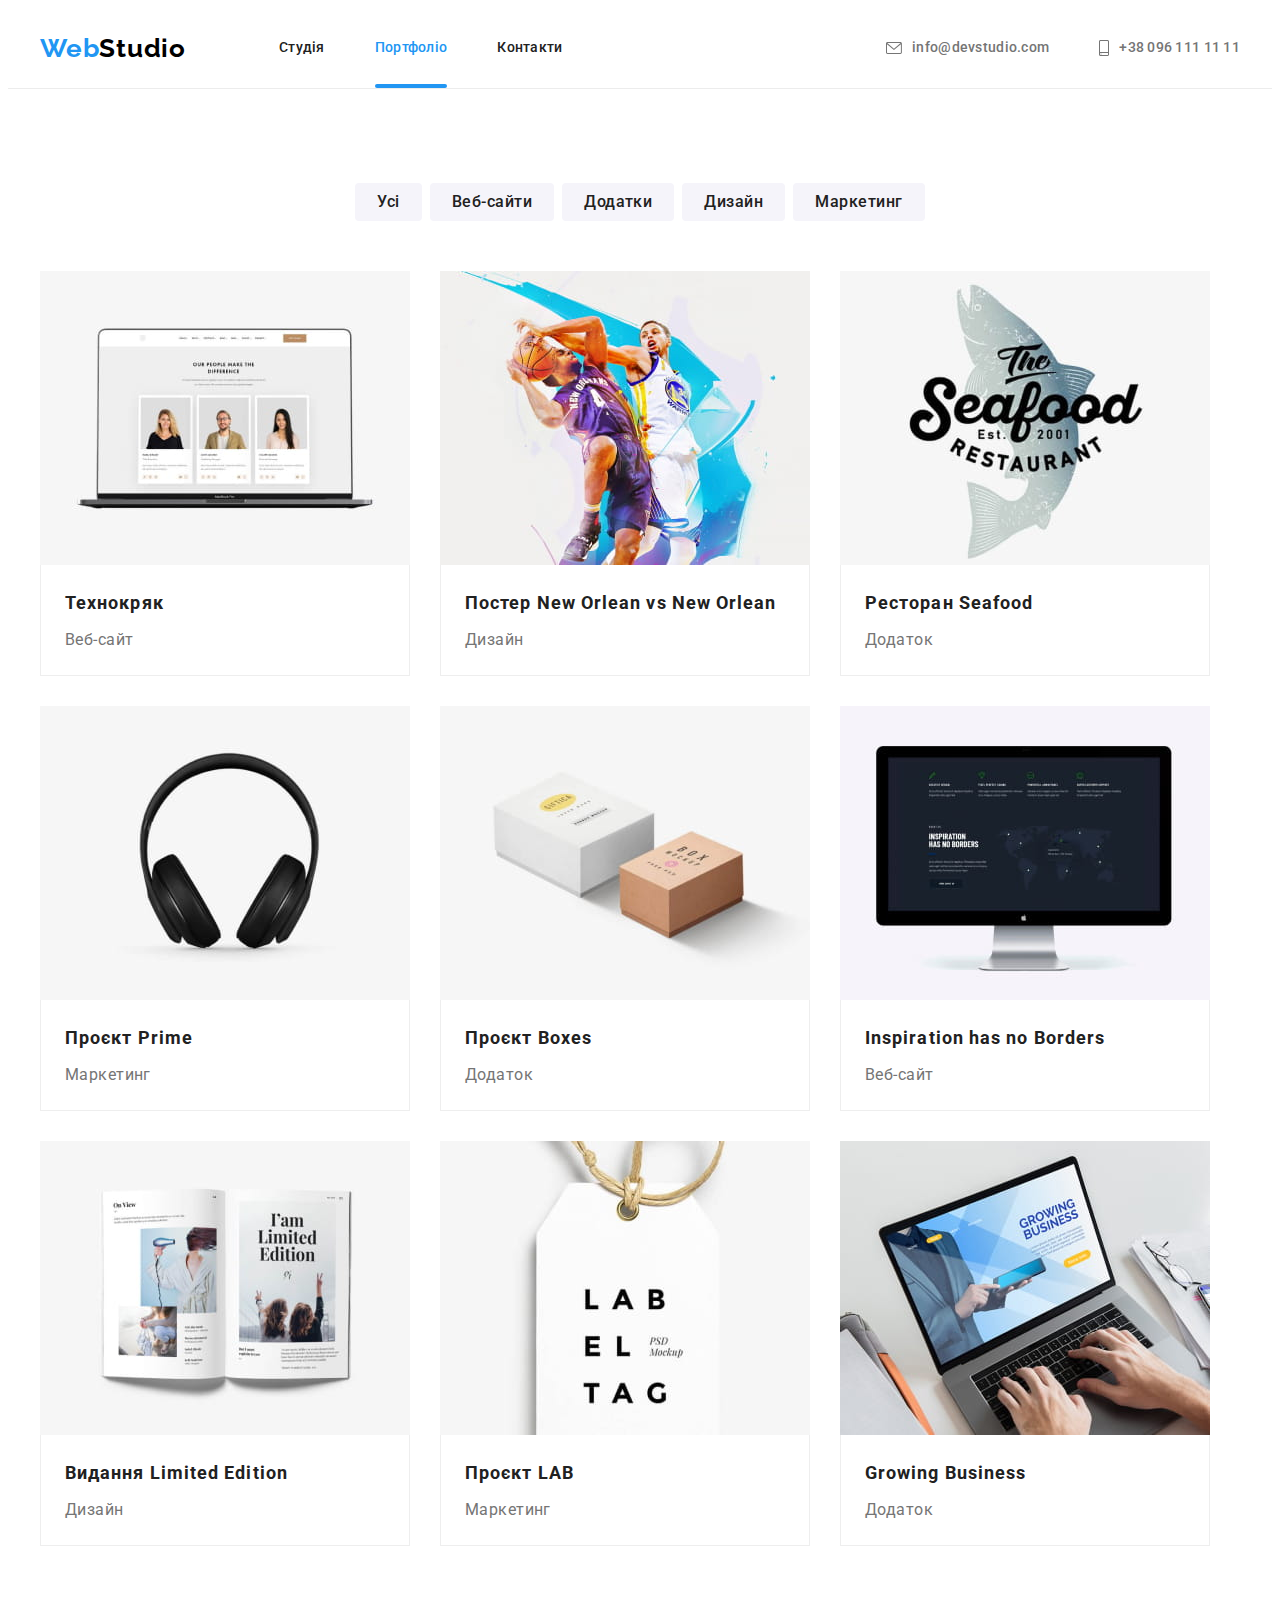
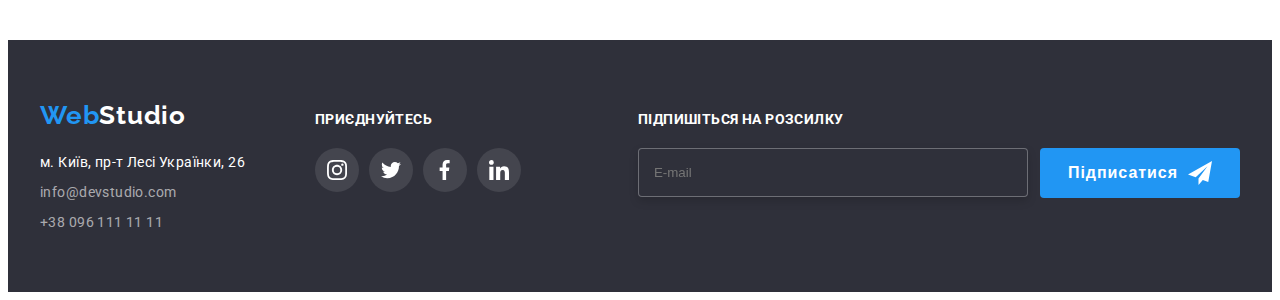
==== commit aa0f0fca: "Фискит секцию портфолио" ====
--- a/portfolio.html
+++ b/portfolio.html
@@ -59,7 +59,7 @@
       </div>
     </header>
     <main>
-      <section class="section portfolio">
+      <section class="portfolio">
         <div class="container">
           <h1 class="visually-hidden">Портфоліо</h1>
           <ul class="portfolio__filter-list">
--- a/css/main.min.css
+++ b/css/main.min.css
@@ -1 +1 @@
-:root{--primary-text-color: #757575;--title-text-color: #212121;--accent-color: #2196f3;--black-color: #000000;--bgd-color: #2f303a;--white-color: #ffffff;--transparent-white-color: rgba(255, 255, 255, 0.6);--team-bgd-color: #f5f4fa;--border-color-cards: #eeeeee;--border-color-main: #ececec;--active-button-background: #188ce8;--primary-icon-color: #afb1b8;--transition-timing: 250ms;--cubic: cubic-bezier(0.4, 0, 0.2, 1)}h1,h2,h3,h4,h5,h6,p{margin:0}ul{margin:0;padding:0}img{max-width:100%;height:auto;display:block}a{text-decoration:none}.visually-hidden{position:absolute;width:1px;height:1px;margin:-1px;border:0;padding:0;white-space:nowrap;-webkit-clip-path:inset(100%);clip-path:inset(100%);clip:rect(0 0 0 0);overflow:hidden}.list{list-style-type:none}body{background-color:var(--white-color);color:var(--primary-text-color);font-family:Roboto,sans-serif;font-size:14px;letter-spacing:.03em}.modal-form__check,.product__overlay,.join-thumb__link,.clients__link,.clients__list,.team-social__link,.work__inform,.feature__image,.contact__link,.contact__list,.header__list,.header__navigation,.modal__button,.subscribe-form__button{display:-webkit-box;display:-ms-flexbox;display:flex;-webkit-box-align:center;-ms-flex-align:center;align-items:center}.clients,.team,.feature{padding-top:94px;padding-bottom:94px}.button{font-family:Roboto,sans-serif;cursor:pointer}.hero__button{background-color:var(--accent-color);color:var(--white-color);font-weight:700;font-size:16px;line-height:1.87;letter-spacing:.06em;display:block;margin-left:auto;margin-right:auto;min-width:216px;padding:10px 32px;max-height:50px;border:none;border-radius:4px;-webkit-transition:background-color var(--transition-timing) var(--cubic);transition:background-color var(--transition-timing) var(--cubic)}.hero__button:hover,.hero__button:focus{background-color:var(--active-button-background)}.portfolio__button{background-color:var(--team-bgd-color);color:var(--title-text-color);font-weight:500;font-size:16px;line-height:1.62;letter-spacing:.03em;padding:6px 22px;max-height:38px;border:rgba(0,0,0,0);border-radius:4px;-webkit-transition:color var(--transition-timing) var(--cubic),background-color var(--transition-timing) var(--cubic),-webkit-box-shadow var(--transition-timing) var(--cubic);transition:color var(--transition-timing) var(--cubic),background-color var(--transition-timing) var(--cubic),-webkit-box-shadow var(--transition-timing) var(--cubic);transition:color var(--transition-timing) var(--cubic),background-color var(--transition-timing) var(--cubic),box-shadow var(--transition-timing) var(--cubic);transition:color var(--transition-timing) var(--cubic),background-color var(--transition-timing) var(--cubic),box-shadow var(--transition-timing) var(--cubic),-webkit-box-shadow var(--transition-timing) var(--cubic)}.portfolio__button:hover,.portfolio__button:focus{background-color:var(--accent-color);color:var(--white-color);-webkit-box-shadow:0px 3px 1px rgba(0,0,0,.1),0px 1px 2px rgba(0,0,0,.08),0px 2px 2px rgba(0,0,0,.12);box-shadow:0px 3px 1px rgba(0,0,0,.1),0px 1px 2px rgba(0,0,0,.08),0px 2px 2px rgba(0,0,0,.12)}.subscribe-form__button{margin-left:12px;padding:13px 28px;background-color:var(--accent-color);color:var(--white-color);font-weight:700;font-size:16px;line-height:1.87;letter-spacing:.06em;max-height:50px;border:none;border-radius:4px;cursor:pointer;-webkit-transition:background-color var(--transition-timing) var(--cubic);transition:background-color var(--transition-timing) var(--cubic)}.subscribe-form__button:hover,.subscribe-form__button:focus{background-color:var(--active-button-background)}.modal__button{-webkit-box-pack:center;-ms-flex-pack:center;justify-content:center;cursor:pointer;width:30px;height:30px;border-radius:50%;background-color:var(--white-color);border:1px solid rgba(0,0,0,.1);position:absolute;right:8px;top:8px;-webkit-transition:fill var(--transition-timing) var(--cubic);transition:fill var(--transition-timing) var(--cubic)}.modal__button:hover{fill:var(--accent-color)}.modal-form__button{display:block;margin-left:auto;margin-right:auto;padding:10px 52px;background-color:var(--accent-color);color:var(--white-color);font-weight:700;font-size:16px;line-height:1.87;letter-spacing:.06em;border:none;border-radius:4px;margin-top:30px;-webkit-box-shadow:0px 4px 4px rgba(0,0,0,.15);box-shadow:0px 4px 4px rgba(0,0,0,.15);-webkit-transition:background-color var(--transition-timing) var(--cubic);transition:background-color var(--transition-timing) var(--cubic)}.modal-form__button:hover,.modal-form__button:focus{background-color:var(--active-button-background)}.container{width:1200px;margin-left:auto;margin-right:auto;padding-left:15px;padding-right:15px}.header{border-bottom:1px solid #ececec}.header__block{display:-webkit-box;display:-ms-flexbox;display:flex}.logo{display:block;font-family:Raleway,normal;color:var(--accent-color);text-decoration:none;font-weight:700;font-size:26px;line-height:1.19;letter-spacing:.03em}.logo__text--black{color:var(--black-color)}.header__list{margin-left:93px}.header__item:not(:last-child){margin-right:50px}.header__link{color:var(--title-text-color);text-decoration:none;font-weight:500;font-size:14px;line-height:1.14;letter-spacing:.02em;padding-top:32px;padding-bottom:32px;display:block;position:relative;-webkit-transition:color var(--transition-timing) var(--cubic);transition:color var(--transition-timing) var(--cubic)}.header__link:hover,.header__link:focus{color:var(--accent-color)}.current{color:var(--accent-color)}.current::after{content:"";position:absolute;display:block;left:0;bottom:0px;width:100%;height:4px;border-radius:2px;background-color:var(--accent-color)}.contact__list{margin-left:auto}.contact__link{text-decoration:none;color:var(--primary-text-color);font-weight:500;font-size:14px;line-height:1.14;letter-spacing:.02em;padding-top:32px;padding-bottom:32px;-webkit-transition:color var(--transition-timing) var(--cubic);transition:color var(--transition-timing) var(--cubic)}.contact__link:hover,.contact__link:focus{color:var(--accent-color)}.contact__icon{margin-right:10px;fill:currentColor}.contact__icon:hover,.contact__icon:focus{fill:var(--accent-color)}.contact__item:not(:last-child){margin-right:50px}.hero{background-color:var(--bgd-color);text-align:center;padding:200px 0px;max-width:1600px;height:600px;background-image:-webkit-gradient(linear, left top, left bottom, from(rgba(47, 48, 58, 0.4)), to(rgba(47, 48, 58, 0.4))),url(../images/hero-bg.jpg);background-image:linear-gradient(rgba(47, 48, 58, 0.4), rgba(47, 48, 58, 0.4)),url(../images/hero-bg.jpg);background-repeat:no-repeat;background-position:center;background-size:cover;margin:0 auto}.hero__title{font-weight:900;font-size:44px;line-height:60px;letter-spacing:.06em;color:var(--white-color);text-transform:uppercase;max-width:696px;margin:0 auto;margin-bottom:30px}.feature__list{display:-webkit-box;display:-ms-flexbox;display:flex;-ms-flex-wrap:wrap;flex-wrap:wrap}.feature__item{-ms-flex-preferred-size:calc(25% - 30px);flex-basis:calc(25% - 30px);min-width:270px}.feature__item:not(:last-child){margin-right:30px}.feature__image{-webkit-box-pack:center;-ms-flex-pack:center;justify-content:center;width:270px;height:120px;margin-bottom:30px;background-color:var(--team-bgd-color)}.feature__title{color:var(--title-text-color);font-weight:700;font-size:14px;line-height:1.14;text-transform:uppercase;margin-bottom:10px}.feature__text{line-height:1.71}.work{padding-bottom:94px;padding-top:0px}.work__title{color:var(--title-text-color);font-weight:700;font-size:36px;line-height:1.16;letter-spacing:.03em;text-align:center;margin-bottom:50px}.work__list{display:-webkit-box;display:-ms-flexbox;display:flex;-ms-flex-wrap:wrap;flex-wrap:wrap}.work__list>.work__item{-ms-flex-preferred-size:calc(33.3333333333% - 30px);flex-basis:calc(33.3333333333% - 30px)}.work__list>.work__item:not(:last-child){margin-right:30px}.work__img{position:relative}.work__inform{position:absolute;-webkit-box-pack:center;-ms-flex-pack:center;justify-content:center;bottom:0;left:0;height:70px;width:100%;background-color:rgba(47,48,58,.8);color:var(--white-color);font-weight:700;font-size:14px;line-height:1.14;letter-spacing:.03em;text-transform:uppercase}.team{background-color:var(--team-bgd-color);padding:90px 0px}.team__title{color:var(--title-text-color);font-weight:700;font-size:36px;line-height:1.16;margin-bottom:50px;text-align:center}.team__list{display:-webkit-box;display:-ms-flexbox;display:flex;-ms-flex-wrap:wrap;flex-wrap:wrap}.card{background:var(--white-color);-webkit-box-shadow:0px 1px 3px rgba(0,0,0,.12),0px 1px 1px rgba(0,0,0,.14),0px 2px 1px rgba(0,0,0,.2);box-shadow:0px 1px 3px rgba(0,0,0,.12),0px 1px 1px rgba(0,0,0,.14),0px 2px 1px rgba(0,0,0,.2);border-radius:0px 0px 4px 4px}.team__list>.team__item{-ms-flex-preferred-size:calc(25% - 30px);flex-basis:calc(25% - 30px)}.team__list>.team__item:not(:last-child){margin-right:30px}.team__discr{padding-top:30px;padding-bottom:30px}.team__name{color:var(--title-text-color);font-weight:500;font-size:16px;line-height:1.18;text-align:center}.team__position{font-size:16px;line-height:1.18;margin-top:10px;text-align:center}.team-social{display:-webkit-box;display:-ms-flexbox;display:flex;-webkit-box-pack:center;-ms-flex-pack:center;justify-content:center;margin-top:16px;gap:10px}.team-social__link{-webkit-box-pack:center;-ms-flex-pack:center;justify-content:center;background-color:var(--white-color);color:var(--primary-icon-color);border-radius:50%;width:44px;height:44px;-webkit-transition:color var(--transition-timing) var(--cubic),background-color var(--transition-timing) var(--cubic);transition:color var(--transition-timing) var(--cubic),background-color var(--transition-timing) var(--cubic)}.team-social__link:hover,.team-social__link:focus{background-color:var(--accent-color);color:var(--white-color)}.team-social__icon{fill:currentColor}.clients__title{color:var(--title-text-color);font-weight:700;font-size:36px;line-height:1.16;margin-bottom:50px;text-align:center}.clients__list{-webkit-box-align:center;-ms-flex-align:center;align-items:center;gap:30px}.clients__link{width:170px;height:92px;-webkit-box-pack:center;-ms-flex-pack:center;justify-content:center;background:#fff;color:var(--primary-icon-color);border:1px solid var(--primary-icon-color);border-radius:4px;-webkit-transition:color var(--transition-timing) var(--cubic),border-color var(--transition-timing) var(--cubic);transition:color var(--transition-timing) var(--cubic),border-color var(--transition-timing) var(--cubic)}.clients__link:hover,.clients__link:focus{color:var(--accent-color);border-color:var(--accent-color)}.clients__icon{fill:currentColor}.footer{background-color:var(--bgd-color);padding-top:60px;padding-bottom:60px}.footer-thumb{display:-webkit-box;display:-ms-flexbox;display:flex;-webkit-box-align:baseline;-ms-flex-align:baseline;align-items:baseline}.footer .logo{margin-bottom:20px}.adress-thumb .logo__text--white{color:var(--white-color)}.adress-thumb__list>.adress-thumb__item{display:block;margin-bottom:9px;margin-top:0px;max-height:21px}.adress-thumb__list>.adress-thumb__item:last-child{margin-bottom:0px}.adress-thumb__map{font-style:normal;color:var(--white-color);text-decoration:none;line-height:1.71;-webkit-transition:color var(--transition-timing) var(--cubic);transition:color var(--transition-timing) var(--cubic)}.adress-thumb__map:hover,.adress-thumb__map:focus{color:var(--accent-color)}.adress-thumb__mail,.adress-thumb__tel{font-style:normal;color:var(--transparent-white-color);text-decoration:none;line-height:1.71;-webkit-transition:color var(--transition-timing) var(--cubic);transition:color var(--transition-timing) var(--cubic)}.adress-thumb__mail:hover,.adress-thumb__mail:focus,.adress-thumb__tel:hover,.adress-thumb__tel:focus{color:var(--accent-color)}.join-thumb{-webkit-box-align:baseline;-ms-flex-align:baseline;align-items:baseline;margin-left:70px}.join-thumb__tittle,.mail-thumb__tittle{color:var(--white-color);font-weight:700;font-size:14px;line-height:1.14;letter-spacing:.03em;text-transform:uppercase}.join-thumb__list{display:-webkit-box;display:-ms-flexbox;display:flex;-webkit-box-pack:center;-ms-flex-pack:center;justify-content:center;margin-top:20px;gap:10px}.join-thumb__link{-webkit-box-pack:center;-ms-flex-pack:center;justify-content:center;background:rgba(255,255,255,.1);color:var(--white-color);border-radius:50%;width:44px;height:44px;-webkit-transition:color var(--transition-timing) var(--cubic),background-color var(--transition-timing) var(--cubic);transition:color var(--transition-timing) var(--cubic),background-color var(--transition-timing) var(--cubic)}.join-thumb__link:hover,.join-thumb__link:focus{background:var(--accent-color)}.join-thumb__icon{fill:currentColor}.mail-thumb{margin-left:auto}.subscribe-form{display:-webkit-box;display:-ms-flexbox;display:flex;margin-top:20px}.subscribe-form__input{width:358px;padding:16px 15px;background-color:var(--bgd-color);border:1px solid rgba(255,255,255,.3);-webkit-filter:drop-shadow(0px 4px 4px rgba(0, 0, 0, 0.15));filter:drop-shadow(0px 4px 4px rgba(0, 0, 0, 0.15));border-radius:4px;color:var(--white-color)}.subscribe-form__img{display:block;width:24px;height:24px;margin-left:10px;fill:var(--white-color)}.portfolio{margin-right:auto;margin-left:auto}.portfolio__filter-list{display:-webkit-box;display:-ms-flexbox;display:flex;margin-bottom:50px;-webkit-box-pack:center;-ms-flex-pack:center;justify-content:center}.portfolio__filter-item{display:block;margin-right:8px}.portfolio__filter-item:last-child{margin-right:0}.product__list{display:-webkit-box;display:-ms-flexbox;display:flex;-ms-flex-wrap:wrap;flex-wrap:wrap}.product__item{display:inline-block;gap:30px;max-width:370px;margin-right:30px;margin-bottom:30px}.product__item:nth-child(3n){margin-right:0}.product__item:nth-last-child(-n+3){margin-bottom:0}.product__discr{padding:20px 24px;border-bottom:1px solid var(--border-color-cards);border-right:1px solid var(--border-color-cards);border-left:1px solid var(--border-color-cards)}.product__title{color:var(--title-text-color);font-weight:700;font-size:18px;line-height:2;letter-spacing:.06em;margin-bottom:4px}.product__text{color:var(--primary-text-color);font-size:16px;line-height:1.87}.product__link{display:block}.product__img-block{position:relative;overflow:hidden}.product__overlay{position:absolute;top:0;left:0;padding:63px 24px;background-color:rgba(33,150,243,.9);width:100%;height:100%;-webkit-transform:translateY(101%);transform:translateY(101%);-webkit-transition:-webkit-transform var(--transition-timing) var(--cubic);transition:-webkit-transform var(--transition-timing) var(--cubic);transition:transform var(--transition-timing) var(--cubic);transition:transform var(--transition-timing) var(--cubic), -webkit-transform var(--transition-timing) var(--cubic)}.product__link:hover .product__overlay{-webkit-transform:translateY(0);transform:translateY(0)}.product__overlay-text{font-size:18px;line-height:1.55;color:var(--white-color)}.product__link{-webkit-transition:-webkit-box-shadow var(--transition-timing) var(--cubic);transition:-webkit-box-shadow var(--transition-timing) var(--cubic);transition:box-shadow var(--transition-timing) var(--cubic);transition:box-shadow var(--transition-timing) var(--cubic), -webkit-box-shadow var(--transition-timing) var(--cubic)}.product__link:hover,.product__link:focus{-webkit-box-shadow:0px 1px 1px rgba(0,0,0,.12),0px 4px 4px rgba(0,0,0,.06),1px 4px 6px rgba(0,0,0,.16);box-shadow:0px 1px 1px rgba(0,0,0,.12),0px 4px 4px rgba(0,0,0,.06),1px 4px 6px rgba(0,0,0,.16)}.backdrop{position:fixed;top:0;left:0;width:100%;height:100%;background-color:rgba(0,0,0,.2);visibility:visible;opacity:1;-webkit-transition:opacity var(--transition-timing) var(--cubic),visibility var(--transition-timing) var(--cubic);transition:opacity var(--transition-timing) var(--cubic),visibility var(--transition-timing) var(--cubic)}.backdrop.is-hidden{opacity:0;pointer-events:none;visibility:hidden}.modal{width:528px;height:581px;background-color:var(--white-color);position:absolute;top:50%;left:50%;padding:40px;-webkit-transform:translate(-50%, -50%) scale(1);transform:translate(-50%, -50%) scale(1);-webkit-transition:-webkit-transform var(--transition-timing) var(--cubic);transition:-webkit-transform var(--transition-timing) var(--cubic);transition:transform var(--transition-timing) var(--cubic);transition:transform var(--transition-timing) var(--cubic), -webkit-transform var(--transition-timing) var(--cubic)}.backdrop.is-hidden .modal{-webkit-transform:translate(-50%, -50%) scale(1.1);transform:translate(-50%, -50%) scale(1.1)}.modal-form{display:-webkit-box;display:-ms-flexbox;display:flex;-webkit-box-orient:vertical;-webkit-box-direction:normal;-ms-flex-direction:column;flex-direction:column}.modal-form__tittle{text-align:center;margin-bottom:12px;font-weight:700;font-size:20px;line-height:1.15;color:var(--title-text-color)}.modal-form__field{position:relative;display:-webkit-box;display:-ms-flexbox;display:flex;margin-bottom:10px;-webkit-box-orient:vertical;-webkit-box-direction:normal;-ms-flex-direction:column;flex-direction:column;font-weight:400;font-size:12px;line-height:1.16;letter-spacing:.01em}.modal-form__input{width:100%;margin-top:4px;padding-left:42px;padding-top:11px;padding-bottom:11px;border:1px solid rgba(33,33,33,.2);border-radius:4px;outline:none;-webkit-transition:border-color var(--transition-timing) var(--cubic);transition:border-color var(--transition-timing) var(--cubic)}.modal-form__field:focus-within>.modal-form__input,.modal-form__field:hover>.modal-form__input{border-color:var(--accent-color)}.modal-form__area{margin-top:4px;padding:12px 16px;outline:none;resize:none;height:120px;border:1px solid rgba(33,33,33,.2);border-radius:4px;-webkit-transition:border-color var(--transition-timing) var(--cubic);transition:border-color var(--transition-timing) var(--cubic)}.modal-form__area:focus-within,.modal-form__area:hover{border-color:var(--accent-color)}.modal-form__icon{position:absolute;top:50%;left:12px;fill:var(--title-text-color);-webkit-transition:fill var(--transition-timing) var(--cubic);transition:fill var(--transition-timing) var(--cubic)}.modal-form__input:focus-within+.modal-form__icon,.modal-form__input:hover+.modal-form__icon{fill:var(--accent-color)}.modal-form__check{margin-bottom:20px;-webkit-transition:-webkit-transform var(--transition-timing) var(--cubic);transition:-webkit-transform var(--transition-timing) var(--cubic);transition:transform var(--transition-timing) var(--cubic);transition:transform var(--transition-timing) var(--cubic), -webkit-transform var(--transition-timing) var(--cubic)}.modal-form__checkbox{position:absolute;width:1px;height:1px;margin:-1px;border:0;padding:0;white-space:nowrap;-webkit-clip-path:inset(100%);clip-path:inset(100%);clip:rect(0 0 0 0);overflow:hidden}.modal-form__checkbox-icon{display:inline-block;width:15px;height:15px;margin-right:8.35px;border:2px solid var(--title-text-color);border-radius:2px}.modal-form__checkbox:checked+.modal-form__checkbox-icon{border-color:rgba(0,0,0,0);background-color:var(--accent-color);background-image:url(../images/full_checked.svg);background-size:contain;background-origin:border-box}.modal-form__policy{line-height:1.71;-webkit-text-decoration-line:underline;text-decoration-line:underline;color:var(--accent-color)}/*# sourceMappingURL=main.min.css.map */+:root{--primary-text-color: #757575;--title-text-color: #212121;--accent-color: #2196f3;--black-color: #000000;--bgd-color: #2f303a;--white-color: #ffffff;--transparent-white-color: rgba(255, 255, 255, 0.6);--team-bgd-color: #f5f4fa;--border-color-cards: #eeeeee;--border-color-main: #ececec;--active-button-background: #188ce8;--primary-icon-color: #afb1b8;--transition-timing: 250ms;--cubic: cubic-bezier(0.4, 0, 0.2, 1)}h1,h2,h3,h4,h5,h6,p{margin:0}ul{margin:0;padding:0}img{max-width:100%;height:auto;display:block}a{text-decoration:none}.visually-hidden{position:absolute;width:1px;height:1px;margin:-1px;border:0;padding:0;white-space:nowrap;-webkit-clip-path:inset(100%);clip-path:inset(100%);clip:rect(0 0 0 0);overflow:hidden}.list{list-style-type:none}body{background-color:var(--white-color);color:var(--primary-text-color);font-family:Roboto,sans-serif;font-size:14px;letter-spacing:.03em}.modal-form__check,.product__overlay,.join-thumb__link,.clients__link,.clients__list,.team-social__link,.work__inform,.feature__image,.contact__link,.contact__list,.header__list,.header__navigation,.modal__button,.subscribe-form__button{display:-webkit-box;display:-ms-flexbox;display:flex;-webkit-box-align:center;-ms-flex-align:center;align-items:center}.portfolio,.clients,.team,.feature{padding-top:94px;padding-bottom:94px}.button{font-family:Roboto,sans-serif;cursor:pointer}.hero__button{background-color:var(--accent-color);color:var(--white-color);font-weight:700;font-size:16px;line-height:1.87;letter-spacing:.06em;display:block;margin-left:auto;margin-right:auto;min-width:216px;padding:10px 32px;max-height:50px;border:none;border-radius:4px;-webkit-transition:background-color var(--transition-timing) var(--cubic);transition:background-color var(--transition-timing) var(--cubic)}.hero__button:hover,.hero__button:focus{background-color:var(--active-button-background)}.portfolio__button{background-color:var(--team-bgd-color);color:var(--title-text-color);font-weight:500;font-size:16px;line-height:1.62;letter-spacing:.03em;padding:6px 22px;max-height:38px;border:rgba(0,0,0,0);border-radius:4px;-webkit-transition:color var(--transition-timing) var(--cubic),background-color var(--transition-timing) var(--cubic),-webkit-box-shadow var(--transition-timing) var(--cubic);transition:color var(--transition-timing) var(--cubic),background-color var(--transition-timing) var(--cubic),-webkit-box-shadow var(--transition-timing) var(--cubic);transition:color var(--transition-timing) var(--cubic),background-color var(--transition-timing) var(--cubic),box-shadow var(--transition-timing) var(--cubic);transition:color var(--transition-timing) var(--cubic),background-color var(--transition-timing) var(--cubic),box-shadow var(--transition-timing) var(--cubic),-webkit-box-shadow var(--transition-timing) var(--cubic)}.portfolio__button:hover,.portfolio__button:focus{background-color:var(--accent-color);color:var(--white-color);-webkit-box-shadow:0px 3px 1px rgba(0,0,0,.1),0px 1px 2px rgba(0,0,0,.08),0px 2px 2px rgba(0,0,0,.12);box-shadow:0px 3px 1px rgba(0,0,0,.1),0px 1px 2px rgba(0,0,0,.08),0px 2px 2px rgba(0,0,0,.12)}.subscribe-form__button{margin-left:12px;padding:13px 28px;background-color:var(--accent-color);color:var(--white-color);font-weight:700;font-size:16px;line-height:1.87;letter-spacing:.06em;max-height:50px;border:none;border-radius:4px;cursor:pointer;-webkit-transition:background-color var(--transition-timing) var(--cubic);transition:background-color var(--transition-timing) var(--cubic)}.subscribe-form__button:hover,.subscribe-form__button:focus{background-color:var(--active-button-background)}.modal__button{-webkit-box-pack:center;-ms-flex-pack:center;justify-content:center;cursor:pointer;width:30px;height:30px;border-radius:50%;background-color:var(--white-color);border:1px solid rgba(0,0,0,.1);position:absolute;right:8px;top:8px;-webkit-transition:fill var(--transition-timing) var(--cubic);transition:fill var(--transition-timing) var(--cubic)}.modal__button:hover{fill:var(--accent-color)}.modal-form__button{display:block;margin-left:auto;margin-right:auto;padding:10px 52px;background-color:var(--accent-color);color:var(--white-color);font-weight:700;font-size:16px;line-height:1.87;letter-spacing:.06em;border:none;border-radius:4px;margin-top:30px;-webkit-box-shadow:0px 4px 4px rgba(0,0,0,.15);box-shadow:0px 4px 4px rgba(0,0,0,.15);-webkit-transition:background-color var(--transition-timing) var(--cubic);transition:background-color var(--transition-timing) var(--cubic)}.modal-form__button:hover,.modal-form__button:focus{background-color:var(--active-button-background)}.container{width:1200px;margin-left:auto;margin-right:auto;padding-left:15px;padding-right:15px}.header{border-bottom:1px solid #ececec}.header__block{display:-webkit-box;display:-ms-flexbox;display:flex}.logo{display:block;font-family:Raleway,normal;color:var(--accent-color);text-decoration:none;font-weight:700;font-size:26px;line-height:1.19;letter-spacing:.03em}.logo__text--black{color:var(--black-color)}.header__list{margin-left:93px}.header__item:not(:last-child){margin-right:50px}.header__link{color:var(--title-text-color);text-decoration:none;font-weight:500;font-size:14px;line-height:1.14;letter-spacing:.02em;padding-top:32px;padding-bottom:32px;display:block;position:relative;-webkit-transition:color var(--transition-timing) var(--cubic);transition:color var(--transition-timing) var(--cubic)}.header__link:hover,.header__link:focus{color:var(--accent-color)}.current{color:var(--accent-color)}.current::after{content:"";position:absolute;display:block;left:0;bottom:0px;width:100%;height:4px;border-radius:2px;background-color:var(--accent-color)}.contact__list{margin-left:auto}.contact__link{text-decoration:none;color:var(--primary-text-color);font-weight:500;font-size:14px;line-height:1.14;letter-spacing:.02em;padding-top:32px;padding-bottom:32px;-webkit-transition:color var(--transition-timing) var(--cubic);transition:color var(--transition-timing) var(--cubic)}.contact__link:hover,.contact__link:focus{color:var(--accent-color)}.contact__icon{margin-right:10px;fill:currentColor}.contact__icon:hover,.contact__icon:focus{fill:var(--accent-color)}.contact__item:not(:last-child){margin-right:50px}.hero{background-color:var(--bgd-color);text-align:center;padding:200px 0px;max-width:1600px;height:600px;background-image:-webkit-gradient(linear, left top, left bottom, from(rgba(47, 48, 58, 0.4)), to(rgba(47, 48, 58, 0.4))),url(../images/hero-bg.jpg);background-image:linear-gradient(rgba(47, 48, 58, 0.4), rgba(47, 48, 58, 0.4)),url(../images/hero-bg.jpg);background-repeat:no-repeat;background-position:center;background-size:cover;margin:0 auto}.hero__title{font-weight:900;font-size:44px;line-height:60px;letter-spacing:.06em;color:var(--white-color);text-transform:uppercase;max-width:696px;margin:0 auto;margin-bottom:30px}.feature__list{display:-webkit-box;display:-ms-flexbox;display:flex;-ms-flex-wrap:wrap;flex-wrap:wrap}.feature__item{-ms-flex-preferred-size:calc(25% - 30px);flex-basis:calc(25% - 30px);min-width:270px}.feature__item:not(:last-child){margin-right:30px}.feature__image{-webkit-box-pack:center;-ms-flex-pack:center;justify-content:center;width:270px;height:120px;margin-bottom:30px;background-color:var(--team-bgd-color)}.feature__title{color:var(--title-text-color);font-weight:700;font-size:14px;line-height:1.14;text-transform:uppercase;margin-bottom:10px}.feature__text{line-height:1.71}.work{padding-bottom:94px;padding-top:0px}.work__title{color:var(--title-text-color);font-weight:700;font-size:36px;line-height:1.16;letter-spacing:.03em;text-align:center;margin-bottom:50px}.work__list{display:-webkit-box;display:-ms-flexbox;display:flex;-ms-flex-wrap:wrap;flex-wrap:wrap}.work__list>.work__item{-ms-flex-preferred-size:calc(33.3333333333% - 30px);flex-basis:calc(33.3333333333% - 30px)}.work__list>.work__item:not(:last-child){margin-right:30px}.work__img{position:relative}.work__inform{position:absolute;-webkit-box-pack:center;-ms-flex-pack:center;justify-content:center;bottom:0;left:0;height:70px;width:100%;background-color:rgba(47,48,58,.8);color:var(--white-color);font-weight:700;font-size:14px;line-height:1.14;letter-spacing:.03em;text-transform:uppercase}.team{background-color:var(--team-bgd-color);padding:90px 0px}.team__title{color:var(--title-text-color);font-weight:700;font-size:36px;line-height:1.16;margin-bottom:50px;text-align:center}.team__list{display:-webkit-box;display:-ms-flexbox;display:flex;-ms-flex-wrap:wrap;flex-wrap:wrap}.card{background:var(--white-color);-webkit-box-shadow:0px 1px 3px rgba(0,0,0,.12),0px 1px 1px rgba(0,0,0,.14),0px 2px 1px rgba(0,0,0,.2);box-shadow:0px 1px 3px rgba(0,0,0,.12),0px 1px 1px rgba(0,0,0,.14),0px 2px 1px rgba(0,0,0,.2);border-radius:0px 0px 4px 4px}.team__list>.team__item{-ms-flex-preferred-size:calc(25% - 30px);flex-basis:calc(25% - 30px)}.team__list>.team__item:not(:last-child){margin-right:30px}.team__discr{padding-top:30px;padding-bottom:30px}.team__name{color:var(--title-text-color);font-weight:500;font-size:16px;line-height:1.18;text-align:center}.team__position{font-size:16px;line-height:1.18;margin-top:10px;text-align:center}.team-social{display:-webkit-box;display:-ms-flexbox;display:flex;-webkit-box-pack:center;-ms-flex-pack:center;justify-content:center;margin-top:16px;gap:10px}.team-social__link{-webkit-box-pack:center;-ms-flex-pack:center;justify-content:center;background-color:var(--white-color);color:var(--primary-icon-color);border-radius:50%;width:44px;height:44px;-webkit-transition:color var(--transition-timing) var(--cubic),background-color var(--transition-timing) var(--cubic);transition:color var(--transition-timing) var(--cubic),background-color var(--transition-timing) var(--cubic)}.team-social__link:hover,.team-social__link:focus{background-color:var(--accent-color);color:var(--white-color)}.team-social__icon{fill:currentColor}.clients__title{color:var(--title-text-color);font-weight:700;font-size:36px;line-height:1.16;margin-bottom:50px;text-align:center}.clients__list{-webkit-box-align:center;-ms-flex-align:center;align-items:center;gap:30px}.clients__link{width:170px;height:92px;-webkit-box-pack:center;-ms-flex-pack:center;justify-content:center;background:#fff;color:var(--primary-icon-color);border:1px solid var(--primary-icon-color);border-radius:4px;-webkit-transition:color var(--transition-timing) var(--cubic),border-color var(--transition-timing) var(--cubic);transition:color var(--transition-timing) var(--cubic),border-color var(--transition-timing) var(--cubic)}.clients__link:hover,.clients__link:focus{color:var(--accent-color);border-color:var(--accent-color)}.clients__icon{fill:currentColor}.footer{background-color:var(--bgd-color);padding-top:60px;padding-bottom:60px}.footer-thumb{display:-webkit-box;display:-ms-flexbox;display:flex;-webkit-box-align:baseline;-ms-flex-align:baseline;align-items:baseline}.footer .logo{margin-bottom:20px}.adress-thumb .logo__text--white{color:var(--white-color)}.adress-thumb__list>.adress-thumb__item{display:block;margin-bottom:9px;margin-top:0px;max-height:21px}.adress-thumb__list>.adress-thumb__item:last-child{margin-bottom:0px}.adress-thumb__map{font-style:normal;color:var(--white-color);text-decoration:none;line-height:1.71;-webkit-transition:color var(--transition-timing) var(--cubic);transition:color var(--transition-timing) var(--cubic)}.adress-thumb__map:hover,.adress-thumb__map:focus{color:var(--accent-color)}.adress-thumb__mail,.adress-thumb__tel{font-style:normal;color:var(--transparent-white-color);text-decoration:none;line-height:1.71;-webkit-transition:color var(--transition-timing) var(--cubic);transition:color var(--transition-timing) var(--cubic)}.adress-thumb__mail:hover,.adress-thumb__mail:focus,.adress-thumb__tel:hover,.adress-thumb__tel:focus{color:var(--accent-color)}.join-thumb{-webkit-box-align:baseline;-ms-flex-align:baseline;align-items:baseline;margin-left:70px}.join-thumb__tittle,.mail-thumb__tittle{color:var(--white-color);font-weight:700;font-size:14px;line-height:1.14;letter-spacing:.03em;text-transform:uppercase}.join-thumb__list{display:-webkit-box;display:-ms-flexbox;display:flex;-webkit-box-pack:center;-ms-flex-pack:center;justify-content:center;margin-top:20px;gap:10px}.join-thumb__link{-webkit-box-pack:center;-ms-flex-pack:center;justify-content:center;background:rgba(255,255,255,.1);color:var(--white-color);border-radius:50%;width:44px;height:44px;-webkit-transition:color var(--transition-timing) var(--cubic),background-color var(--transition-timing) var(--cubic);transition:color var(--transition-timing) var(--cubic),background-color var(--transition-timing) var(--cubic)}.join-thumb__link:hover,.join-thumb__link:focus{background:var(--accent-color)}.join-thumb__icon{fill:currentColor}.mail-thumb{margin-left:auto}.subscribe-form{display:-webkit-box;display:-ms-flexbox;display:flex;margin-top:20px}.subscribe-form__input{width:358px;padding:16px 15px;background-color:var(--bgd-color);border:1px solid rgba(255,255,255,.3);-webkit-filter:drop-shadow(0px 4px 4px rgba(0, 0, 0, 0.15));filter:drop-shadow(0px 4px 4px rgba(0, 0, 0, 0.15));border-radius:4px;color:var(--white-color)}.subscribe-form__img{display:block;width:24px;height:24px;margin-left:10px;fill:var(--white-color)}.portfolio{margin-right:auto;margin-left:auto}.portfolio__filter-list{display:-webkit-box;display:-ms-flexbox;display:flex;margin-bottom:50px;-webkit-box-pack:center;-ms-flex-pack:center;justify-content:center}.portfolio__filter-item{display:block;margin-right:8px}.portfolio__filter-item:last-child{margin-right:0}.product__list{display:-webkit-box;display:-ms-flexbox;display:flex;-ms-flex-wrap:wrap;flex-wrap:wrap}.product__item{display:inline-block;gap:30px;max-width:370px;margin-right:30px;margin-bottom:30px}.product__item:nth-child(3n){margin-right:0}.product__item:nth-last-child(-n+3){margin-bottom:0}.product__discr{padding:20px 24px;border-bottom:1px solid var(--border-color-cards);border-right:1px solid var(--border-color-cards);border-left:1px solid var(--border-color-cards)}.product__title{color:var(--title-text-color);font-weight:700;font-size:18px;line-height:2;letter-spacing:.06em;margin-bottom:4px}.product__text{color:var(--primary-text-color);font-size:16px;line-height:1.87}.product__link{display:block}.product__img-block{position:relative;overflow:hidden}.product__overlay{position:absolute;top:0;left:0;padding:63px 24px;background-color:rgba(33,150,243,.9);width:100%;height:100%;-webkit-transform:translateY(101%);transform:translateY(101%);-webkit-transition:-webkit-transform var(--transition-timing) var(--cubic);transition:-webkit-transform var(--transition-timing) var(--cubic);transition:transform var(--transition-timing) var(--cubic);transition:transform var(--transition-timing) var(--cubic), -webkit-transform var(--transition-timing) var(--cubic)}.product__link:hover .product__overlay{-webkit-transform:translateY(0);transform:translateY(0)}.product__overlay-text{font-size:18px;line-height:1.55;color:var(--white-color)}.product__link{-webkit-transition:-webkit-box-shadow var(--transition-timing) var(--cubic);transition:-webkit-box-shadow var(--transition-timing) var(--cubic);transition:box-shadow var(--transition-timing) var(--cubic);transition:box-shadow var(--transition-timing) var(--cubic), -webkit-box-shadow var(--transition-timing) var(--cubic)}.product__link:hover,.product__link:focus{-webkit-box-shadow:0px 1px 1px rgba(0,0,0,.12),0px 4px 4px rgba(0,0,0,.06),1px 4px 6px rgba(0,0,0,.16);box-shadow:0px 1px 1px rgba(0,0,0,.12),0px 4px 4px rgba(0,0,0,.06),1px 4px 6px rgba(0,0,0,.16)}.backdrop{position:fixed;top:0;left:0;width:100%;height:100%;background-color:rgba(0,0,0,.2);visibility:visible;opacity:1;-webkit-transition:opacity var(--transition-timing) var(--cubic),visibility var(--transition-timing) var(--cubic);transition:opacity var(--transition-timing) var(--cubic),visibility var(--transition-timing) var(--cubic)}.backdrop.is-hidden{opacity:0;pointer-events:none;visibility:hidden}.modal{width:528px;height:581px;background-color:var(--white-color);position:absolute;top:50%;left:50%;padding:40px;-webkit-transform:translate(-50%, -50%) scale(1);transform:translate(-50%, -50%) scale(1);-webkit-transition:-webkit-transform var(--transition-timing) var(--cubic);transition:-webkit-transform var(--transition-timing) var(--cubic);transition:transform var(--transition-timing) var(--cubic);transition:transform var(--transition-timing) var(--cubic), -webkit-transform var(--transition-timing) var(--cubic)}.backdrop.is-hidden .modal{-webkit-transform:translate(-50%, -50%) scale(1.1);transform:translate(-50%, -50%) scale(1.1)}.modal-form{display:-webkit-box;display:-ms-flexbox;display:flex;-webkit-box-orient:vertical;-webkit-box-direction:normal;-ms-flex-direction:column;flex-direction:column}.modal-form__tittle{text-align:center;margin-bottom:12px;font-weight:700;font-size:20px;line-height:1.15;color:var(--title-text-color)}.modal-form__field{position:relative;display:-webkit-box;display:-ms-flexbox;display:flex;margin-bottom:10px;-webkit-box-orient:vertical;-webkit-box-direction:normal;-ms-flex-direction:column;flex-direction:column;font-weight:400;font-size:12px;line-height:1.16;letter-spacing:.01em}.modal-form__input{width:100%;margin-top:4px;padding-left:42px;padding-top:11px;padding-bottom:11px;border:1px solid rgba(33,33,33,.2);border-radius:4px;outline:none;-webkit-transition:border-color var(--transition-timing) var(--cubic);transition:border-color var(--transition-timing) var(--cubic)}.modal-form__field:focus-within>.modal-form__input,.modal-form__field:hover>.modal-form__input{border-color:var(--accent-color)}.modal-form__area{margin-top:4px;padding:12px 16px;outline:none;resize:none;height:120px;border:1px solid rgba(33,33,33,.2);border-radius:4px;-webkit-transition:border-color var(--transition-timing) var(--cubic);transition:border-color var(--transition-timing) var(--cubic)}.modal-form__area:focus-within,.modal-form__area:hover{border-color:var(--accent-color)}.modal-form__icon{position:absolute;top:50%;left:12px;fill:var(--title-text-color);-webkit-transition:fill var(--transition-timing) var(--cubic);transition:fill var(--transition-timing) var(--cubic)}.modal-form__input:focus-within+.modal-form__icon,.modal-form__input:hover+.modal-form__icon{fill:var(--accent-color)}.modal-form__check{margin-bottom:20px;-webkit-transition:-webkit-transform var(--transition-timing) var(--cubic);transition:-webkit-transform var(--transition-timing) var(--cubic);transition:transform var(--transition-timing) var(--cubic);transition:transform var(--transition-timing) var(--cubic), -webkit-transform var(--transition-timing) var(--cubic)}.modal-form__checkbox{position:absolute;width:1px;height:1px;margin:-1px;border:0;padding:0;white-space:nowrap;-webkit-clip-path:inset(100%);clip-path:inset(100%);clip:rect(0 0 0 0);overflow:hidden}.modal-form__checkbox-icon{display:inline-block;width:15px;height:15px;margin-right:8.35px;border:2px solid var(--title-text-color);border-radius:2px}.modal-form__checkbox:checked+.modal-form__checkbox-icon{border-color:rgba(0,0,0,0);background-color:var(--accent-color);background-image:url(../images/full_checked.svg);background-size:contain;background-origin:border-box}.modal-form__policy{line-height:1.71;-webkit-text-decoration-line:underline;text-decoration-line:underline;color:var(--accent-color)}/*# sourceMappingURL=main.min.css.map */